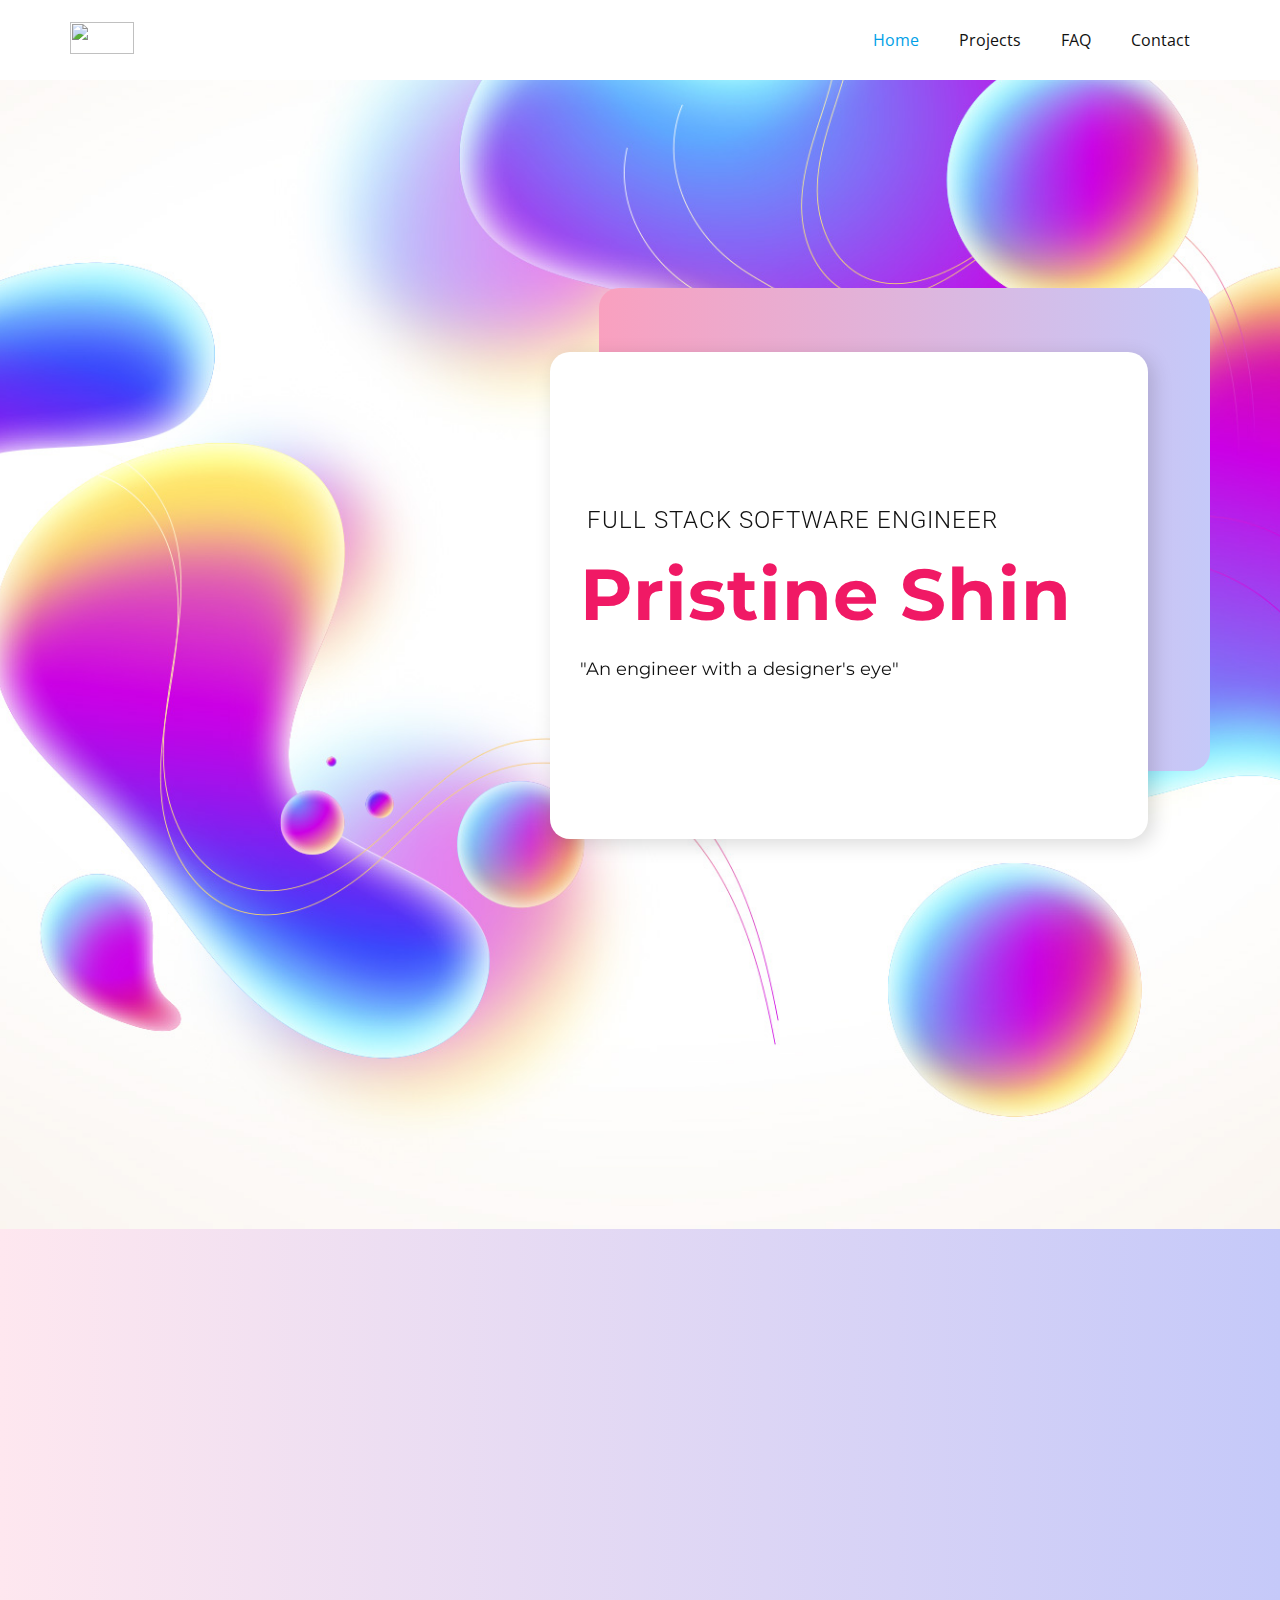
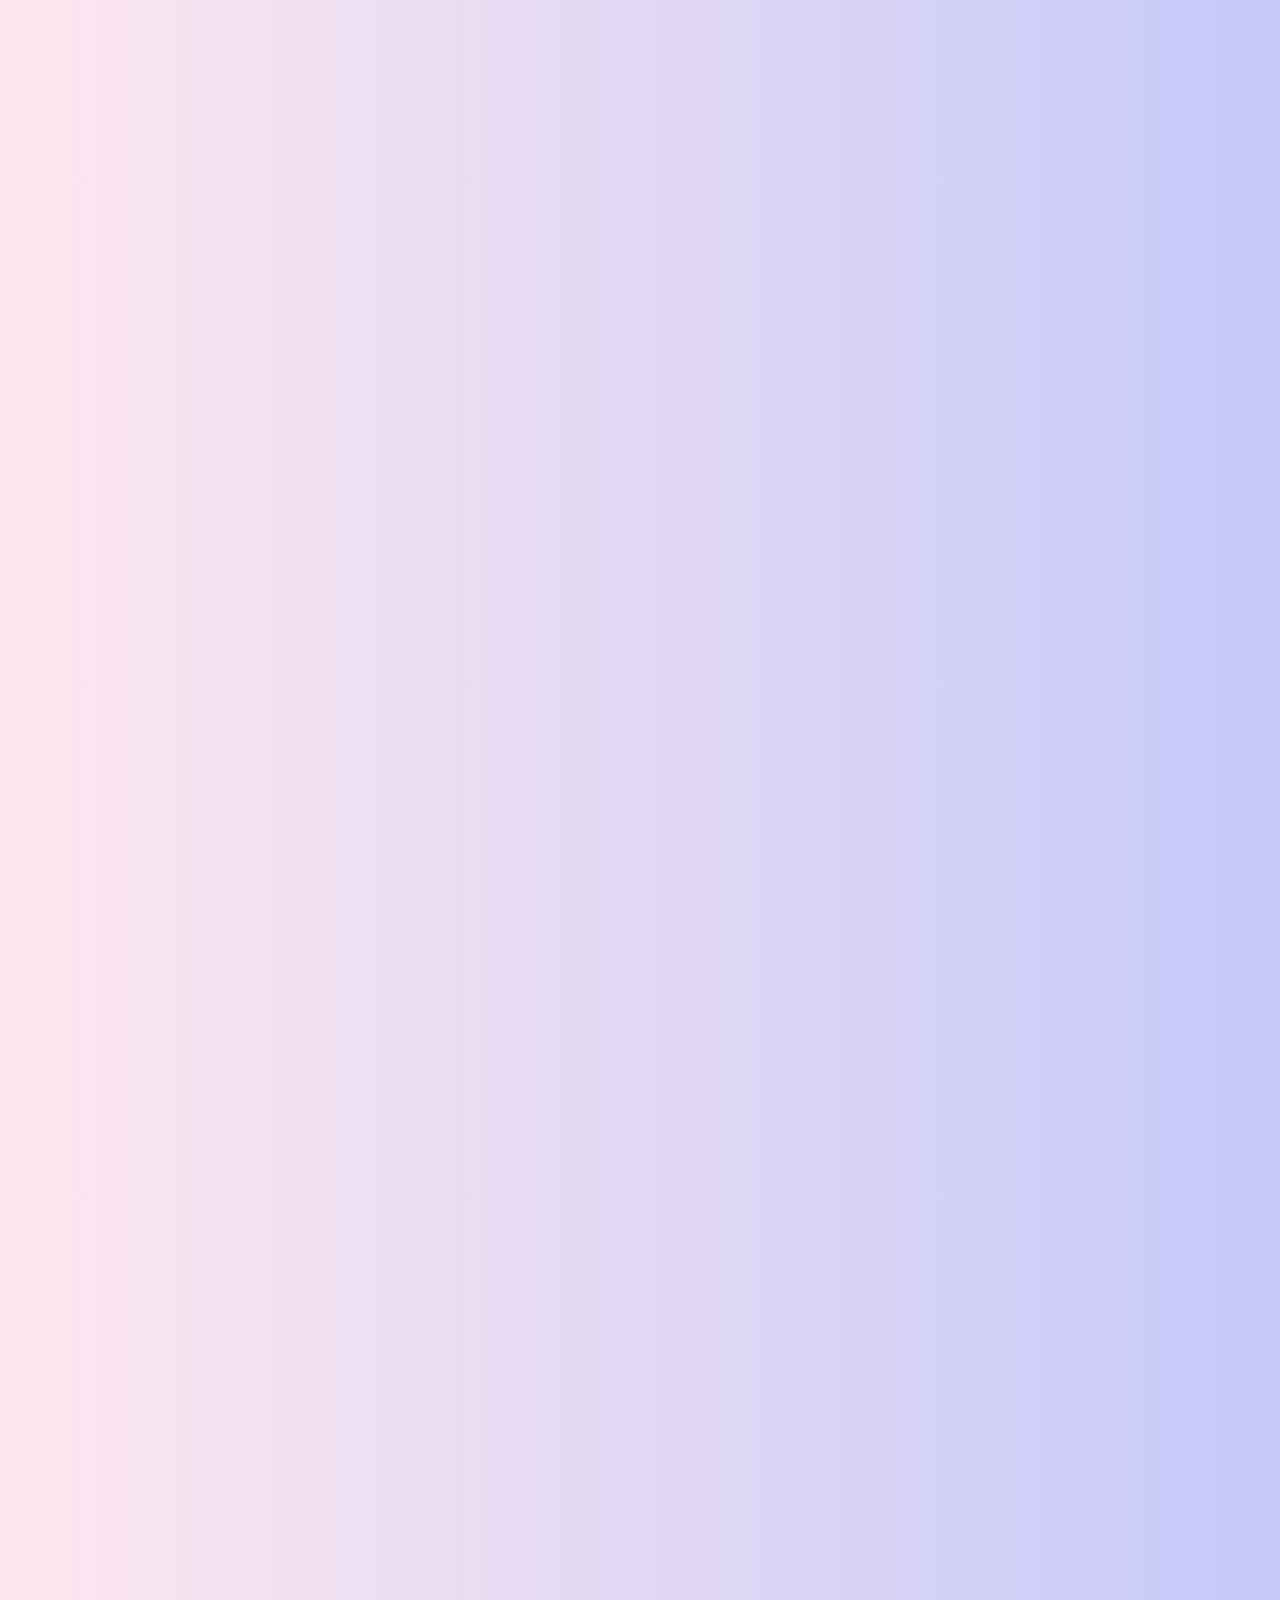
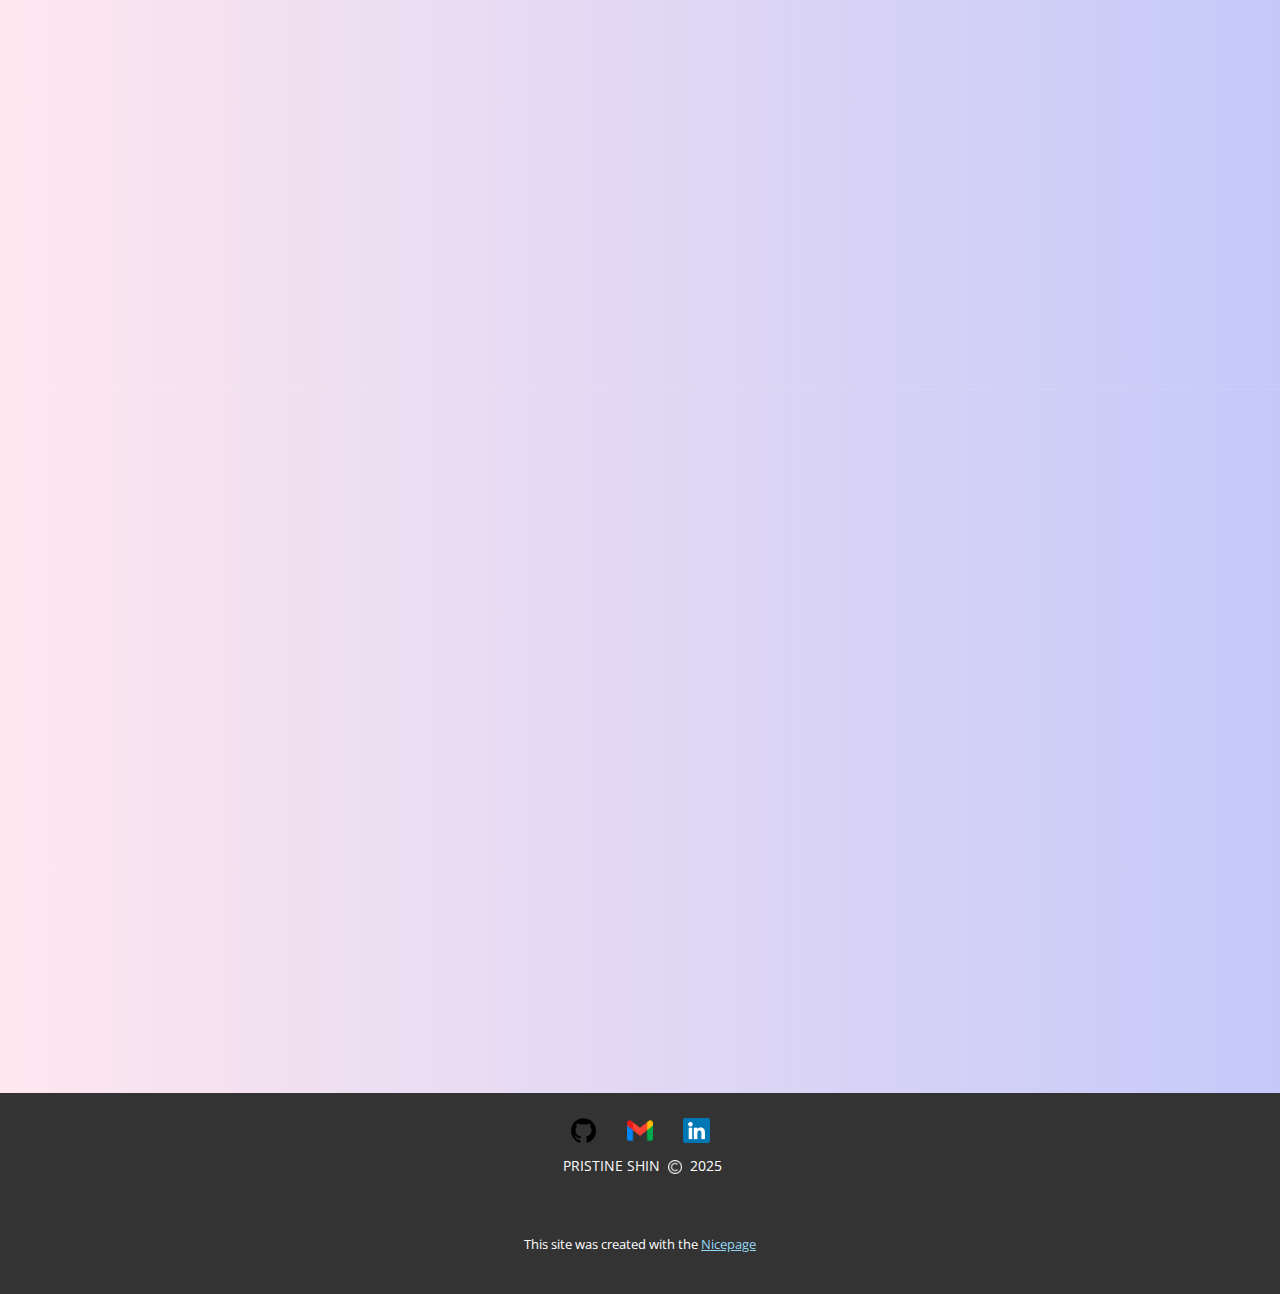
==== index.html @ e5ff1817 "Add files via upload" ====
<!DOCTYPE html>
<html style="font-size: 16px;" lang="en"><head>
    <meta name="viewport" content="width=device-width, initial-scale=1.0">
    <meta charset="utf-8">
    <meta name="keywords" content="Design StudioPortfolio, What We Do, Our Portfolio, ​We turn your design into a live Nicepage project.">
    <meta name="description" content="">
    <title>Home</title>
    <link rel="stylesheet" href="nicepage.css" media="screen">
<link rel="stylesheet" href="index.css" media="screen">
    <script class="u-script" type="text/javascript" src="jquery-1.9.1.min.js" defer=""></script>
    <script class="u-script" type="text/javascript" src="nicepage.js" defer=""></script>
    <meta name="generator" content="Nicepage 7.2.6, nicepage.com">
    <meta name="referrer" content="origin">
    
    
    
    
    
    
    <link id="u-theme-google-font" rel="stylesheet" href="https://fonts.googleapis.com/css?family=Roboto:100,100i,300,300i,400,400i,500,500i,700,700i,900,900i|Open+Sans:300,300i,400,400i,500,500i,600,600i,700,700i,800,800i">
    <link id="u-page-google-font" rel="stylesheet" href="https://fonts.googleapis.com/css?family=Montserrat:100,100i,200,200i,300,300i,400,400i,500,500i,600,600i,700,700i,800,800i,900,900i|Montserrat:100,100i,200,200i,300,300i,400,400i,500,500i,600,600i,700,700i,800,800i,900,900i">
    <script type="application/ld+json">{
		"@context": "http://schema.org",
		"@type": "Organization",
		"name": "Site2",
		"url": "/",
		"logo": "#"
}</script>
    <meta name="theme-color" content="#029fe7">
    <meta property="og:title" content="Home">
    <meta property="og:type" content="website">
    <link rel="canonical" href="/">
  <meta data-intl-tel-input-cdn-path="intlTelInput/"></head>
  <body data-home-page="https://site2-8855.nicepage.io/Home.html?version=bfcd4915-4b91-c3c1-8f13-a4ff771e932d" data-home-page-title="Home" data-path-to-root="./" data-include-products="false" class="u-body u-xl-mode" data-lang="en"><header class="u-clearfix u-header u-header" id="sec-cdd1"><div class="u-clearfix u-sheet u-valign-middle u-sheet-1">
        <a href="#" class="u-image u-logo u-image-1">
          <img src="#" class="u-logo-image u-logo-image-1">
        </a>
        <nav class="u-menu u-menu-one-level u-offcanvas u-menu-1">
          <div class="menu-collapse" style="font-size: 1rem; letter-spacing: 0px;">
            <a class="u-button-style u-custom-left-right-menu-spacing u-custom-padding-bottom u-custom-top-bottom-menu-spacing u-hamburger-link u-nav-link u-text-active-palette-1-base u-text-hover-palette-2-base" href="#">
              <svg class="u-svg-link" viewBox="0 0 24 24"><use xlink:href="#menu-hamburger"></use></svg>
              <svg class="u-svg-content" version="1.1" id="menu-hamburger" viewBox="0 0 16 16" x="0px" y="0px" xmlns:xlink="http://www.w3.org/1999/xlink" xmlns="http://www.w3.org/2000/svg"><g><rect y="1" width="16" height="2"></rect><rect y="7" width="16" height="2"></rect><rect y="13" width="16" height="2"></rect>
</g></svg>
            </a>
          </div>
          <div class="u-custom-menu u-nav-container">
            <ul class="u-nav u-unstyled u-nav-1"><li class="u-nav-item"><a class="u-button-style u-nav-link u-text-active-palette-1-base u-text-hover-palette-2-base" href="./" style="padding: 10px 20px;">Home</a>
</li><li class="u-nav-item"><a class="u-button-style u-nav-link u-text-active-palette-1-base u-text-hover-palette-2-base" href="./#carousel_478a" data-page-id="27212211" style="padding: 10px 20px;">Projects</a>
</li><li class="u-nav-item"><a class="u-button-style u-nav-link u-text-active-palette-1-base u-text-hover-palette-2-base" href="FAQ.html" style="padding: 10px 20px;">FAQ</a>
</li><li class="u-nav-item"><a class="u-button-style u-nav-link u-text-active-palette-1-base u-text-hover-palette-2-base" href="./#sec-a6fb" data-page-id="27212211" style="padding: 10px 20px;">Contact</a>
</li></ul>
          </div>
          <div class="u-custom-menu u-nav-container-collapse">
            <div class="u-black u-container-style u-inner-container-layout u-opacity u-opacity-95 u-sidenav">
              <div class="u-inner-container-layout u-sidenav-overflow">
                <div class="u-menu-close"></div>
                <ul class="u-align-center u-nav u-popupmenu-items u-unstyled u-nav-2"><li class="u-nav-item"><a class="u-button-style u-nav-link" href="./">Home</a>
</li><li class="u-nav-item"><a class="u-button-style u-nav-link" href="./#carousel_478a" data-page-id="27212211">Projects</a>
</li><li class="u-nav-item"><a class="u-button-style u-nav-link" href="FAQ.html">FAQ</a>
</li><li class="u-nav-item"><a class="u-button-style u-nav-link" href="./#sec-a6fb" data-page-id="27212211">Contact</a>
</li></ul>
              </div>
            </div>
            <div class="u-black u-menu-overlay u-opacity u-opacity-70"></div>
          </div>
        </nav>
      </div></header> 
    <section class="u-clearfix u-image u-section-1" id="carousel_0005" data-image-width="1980" data-image-height="1200">
      <div class="u-clearfix u-sheet u-valign-middle-sm u-valign-middle-xs u-sheet-1">
        <div class="u-expanded-width-xs u-gradient u-radius-20 u-shape u-shape-round u-shape-1" data-animation-name="customAnimationIn" data-animation-duration="1500"></div>
        <div class="custom-expanded u-align-center u-container-align-center u-container-align-left u-container-style u-group u-radius-20 u-shape-round u-white u-group-1" data-animation-name="customAnimationIn" data-animation-duration="1500" data-animation-delay="500">
          <div class="u-container-layout u-valign-middle u-container-layout-1">
            <h4 class="u-align-left u-text u-text-default u-text-1">&nbsp;Full stack software engineer</h4>
            <h1 class="u-align-left u-text u-text-palette-2-base u-text-2">Pristine Shin</h1>
            <p class="u-align-left u-custom-font u-font-montserrat u-text u-text-default u-text-3">"An engineer with a designer's eye" </p>
          </div>
        </div>
      </div>
    </section>
    <section class="u-clearfix u-gradient u-valign-middle-lg u-valign-middle-sm u-valign-middle-xl u-valign-middle-xs u-section-2" id="carousel_387d" data-animation-name="" data-animation-duration="0" data-animation-delay="0" data-animation-direction="">
      <div class="u-clearfix u-sheet u-sheet-1">
        <h2 class="u-align-center u-text u-text-default u-text-palette-2-base u-text-1" data-animation-name="customAnimationIn" data-animation-duration="1500" data-animation-delay="0">What I Do</h2>
        <p class="u-align-center u-text u-text-2" data-animation-name="customAnimationIn" data-animation-duration="1500" data-animation-delay="250"> Hi! I'm Pristine. I am a software engineer with a proven ability to communicate complex concepts and lead teams effectively. Leveraging 10+ years in math education and mentorship, I bring strong problem-solving, adaptability, and collaboration skills to full-stack development. I am experienced in a wide range of skills, including:</p>
        <div class="u-expanded-width u-list u-list-1">
          <div class="u-repeater u-repeater-1">
            <div class="u-container-align-center-xs u-container-style u-list-item u-repeater-item u-shape-rectangle u-list-item-1" data-href="#" data-animation-name="customAnimationIn" data-animation-duration="1500">
              <div class="u-container-layout u-similar-container u-valign-middle-md u-valign-middle-xs u-container-layout-1">
                <h6 class="u-align-center u-text u-text-3">
                  <span class="u-file-icon u-icon u-icon-1" data-animation-name="" data-animation-duration="0" data-animation-delay="0" data-animation-direction="">
                    <img src="images/js-13.png" alt="">
                  </span>&nbsp;​JavaScript
                </h6>
              </div>
            </div>
            <div class="u-container-align-center-xs u-container-style u-list-item u-repeater-item u-shape-rectangle u-list-item-2" data-href="#" data-animation-direction="Up" data-animation-name="customAnimationIn" data-animation-duration="1500" data-animation-delay="250">
              <div class="u-container-layout u-similar-container u-valign-top u-container-layout-2">
                <h6 class="u-align-center u-text u-text-4">
                  <span class="u-file-icon u-icon u-icon-2" data-animation-name="" data-animation-duration="0" data-animation-delay="0" data-animation-direction="">
                    <img src="images/python-15.png" alt="">
                  </span>&nbsp;​Python
                </h6>
              </div>
            </div>
            <div class="u-container-align-center-xs u-container-align-left-lg u-container-align-left-md u-container-align-left-sm u-container-align-left-xl u-container-style u-list-item u-repeater-item u-shape-rectangle u-list-item-3" data-href="#" data-animation-direction="Up" data-animation-name="customAnimationIn" data-animation-duration="1500" data-animation-delay="500">
              <div class="u-container-layout u-similar-container u-valign-top u-container-layout-3">
                <h6 class="u-align-center u-text u-text-5">
                  <span class="u-file-icon u-icon u-text-black u-icon-3" data-animation-name="" data-animation-duration="0" data-animation-delay="0" data-animation-direction="">
                    <img src="images/Flask-bd6dea0e.png" alt="">
                  </span>Flask<br>
                </h6>
              </div>
            </div>
            <div class="u-container-align-center-xs u-container-style u-list-item u-repeater-item u-shape-rectangle u-list-item-4" data-href="#" data-animation-direction="Up" data-animation-name="customAnimationIn" data-animation-duration="1500" data-animation-delay="750">
              <div class="u-container-layout u-similar-container u-valign-top u-container-layout-4">
                <h6 class="u-align-center u-text u-text-6">
                  <span class="u-file-icon u-icon u-icon-4" data-animation-name="" data-animation-duration="0" data-animation-delay="0" data-animation-direction="">
                    <img src="images/React-11.png" alt="">
                  </span>&nbsp;React
                </h6>
              </div>
            </div>
            <div class="u-container-align-center-xs u-container-style u-list-item u-repeater-item u-shape-rectangle u-list-item-5" data-href="#" data-animation-direction="Up" data-animation-name="customAnimationIn" data-animation-duration="1500" data-animation-delay="750">
              <div class="u-container-layout u-similar-container u-valign-middle-md u-valign-middle-xs u-container-layout-5">
                <h6 class="u-align-center u-text u-text-7">
                  <span class="u-file-icon u-icon u-icon-5" data-animation-name="" data-animation-duration="0" data-animation-delay="0" data-animation-direction="">
                    <img src="images/html.png" alt="">
                  </span>&nbsp;HTML
                </h6>
              </div>
            </div>
            <div class="u-container-align-center-xs u-container-align-left-lg u-container-align-left-md u-container-align-left-sm u-container-align-left-xl u-container-style u-list-item u-repeater-item u-shape-rectangle u-list-item-6" data-href="#" data-animation-direction="Up" data-animation-name="customAnimationIn" data-animation-duration="1500" data-animation-delay="750">
              <div class="u-container-layout u-similar-container u-valign-top u-container-layout-6">
                <h6 class="u-align-center u-text u-text-8">
                  <span class="u-file-icon u-icon u-icon-6" data-animation-name="" data-animation-duration="0" data-animation-delay="0" data-animation-direction="">
                    <img src="images/text-18.png" alt="">
                  </span>&nbsp;CSS
                </h6>
              </div>
            </div>
            <div class="u-container-align-center-xs u-container-align-left-lg u-container-align-left-md u-container-align-left-sm u-container-align-left-xl u-container-style u-list-item u-repeater-item u-shape-rectangle u-list-item-7" data-href="#" data-animation-direction="Up" data-animation-name="customAnimationIn" data-animation-duration="1500" data-animation-delay="1000">
              <div class="u-container-layout u-similar-container u-valign-top u-container-layout-7">
                <h6 class="u-align-center u-text u-text-9">
                  <span class="u-file-icon u-icon u-icon-7" data-animation-name="" data-animation-duration="0" data-animation-delay="0" data-animation-direction="">
                    <img src="images/Redux-24.png" alt="">
                  </span>&nbsp;​Redux
                </h6>
              </div>
            </div>
            <div class="u-container-align-center-xs u-container-align-left-lg u-container-align-left-md u-container-align-left-sm u-container-align-left-xl u-container-style u-list-item u-repeater-item u-shape-rectangle u-list-item-8" data-href="#" data-animation-direction="Up" data-animation-name="customAnimationIn" data-animation-duration="1500" data-animation-delay="1000">
              <div class="u-container-layout u-similar-container u-valign-top u-container-layout-8">
                <h6 class="u-align-center u-text u-text-10">
                  <span class="u-file-icon u-icon u-icon-8" data-animation-name="" data-animation-duration="0" data-animation-delay="0" data-animation-direction="">
                    <img src="images/programing.png" alt="">
                  </span>&nbsp;​Node.js
                </h6>
              </div>
            </div>
            <div class="u-container-align-center-xs u-container-align-left-lg u-container-align-left-md u-container-align-left-sm u-container-align-left-xl u-container-style u-list-item u-repeater-item u-shape-rectangle u-list-item-9" data-href="#" data-animation-direction="Up" data-animation-name="customAnimationIn" data-animation-duration="1500" data-animation-delay="1000">
              <div class="u-container-layout u-similar-container u-valign-middle-md u-valign-middle-xs u-container-layout-9">
                <h6 class="u-align-center u-text u-text-11">
                  <span class="u-file-icon u-icon u-icon-9" data-animation-name="" data-animation-duration="0" data-animation-delay="0" data-animation-direction="">
                    <img src="images/SQLAlchemy-27.png" alt="">
                  </span>SQLAlchemy
                </h6>
              </div>
            </div>
            <div class="u-container-align-center-xs u-container-align-left-lg u-container-align-left-md u-container-align-left-sm u-container-align-left-xl u-container-style u-list-item u-repeater-item u-shape-rectangle u-list-item-10" data-href="#" data-animation-direction="Up" data-animation-name="customAnimationIn" data-animation-duration="1500" data-animation-delay="1000">
              <div class="u-container-layout u-similar-container u-valign-middle-md u-valign-middle-xs u-container-layout-10">
                <h6 class="u-align-center u-text u-text-12">
                  <span class="u-file-icon u-icon u-text-black u-icon-10" data-animation-name="" data-animation-duration="0" data-animation-delay="0" data-animation-direction="">
                    <img src="images/Express-039356eb.png" alt="">
                  </span> &nbsp;​Express.js
                </h6>
              </div>
            </div>
            <div class="u-container-align-center-xs u-container-style u-list-item u-repeater-item u-shape-rectangle u-list-item-11" data-href="#" data-animation-direction="Up" data-animation-name="customAnimationIn" data-animation-duration="1500" data-animation-delay="1000">
              <div class="u-container-layout u-similar-container u-valign-middle-md u-valign-middle-xs u-container-layout-11">
                <h6 class="u-align-center u-text u-text-13">
                  <span class="u-file-icon u-icon u-icon-11" data-animation-name="" data-animation-duration="0" data-animation-delay="0" data-animation-direction="">
                    <img src="images/PostgresSQL-29.png" alt="">
                  </span>&nbsp;PostgresSQL
                </h6>
              </div>
            </div>
            <div class="u-container-align-center-xs u-container-align-left-lg u-container-align-left-md u-container-align-left-sm u-container-align-left-xl u-container-style u-list-item u-repeater-item u-shape-rectangle u-list-item-12" data-href="#" data-animation-direction="Up" data-animation-name="customAnimationIn" data-animation-duration="1500" data-animation-delay="1000">
              <div class="u-container-layout u-similar-container u-valign-middle-md u-valign-middle-xs u-container-layout-12">
                <h6 class="u-align-center u-text u-text-14">
                  <span class="u-file-icon u-icon u-icon-12" data-animation-name="" data-animation-duration="0" data-animation-delay="0" data-animation-direction="">
                    <img src="images/SQLite-30.png" alt="">
                  </span>SQLITE
                </h6>
              </div>
            </div>
          </div>
        </div>
      </div>
    </section>
    <section class="u-clearfix u-gradient u-section-3" id="carousel_478a">
      <div class="u-clearfix u-sheet u-sheet-1">
        <h2 class="u-custom-font u-font-montserrat u-text u-text-default u-text-palette-2-base u-text-1" data-animation-name="customAnimationIn" data-animation-duration="1500" data-animation-delay="0">Projects</h2>
        <div class="data-layout-selected u-clearfix u-expanded-width u-gutter-0 u-layout-wrap u-layout-wrap-1">
          <div class="u-layout" style="">
            <div class="u-layout-row" style="">
              <div class="u-container-style u-layout-cell u-size-24 u-layout-cell-1">
                <div class="u-container-layout u-container-layout-1">
                  <img class="u-expanded-width-xs u-image u-image-contain u-image-default u-image-1" src="images/ScreenShot2025-01-14at11.42.04AM.png" alt="" data-image-width="1440" data-image-height="778" data-animation-name="customAnimationIn" data-animation-duration="2000" data-animation-delay="0">
                  <h5 class="u-custom-font u-font-montserrat u-text u-text-palette-2-base u-text-2" data-animation-name="customAnimationIn" data-animation-duration="1500" data-animation-delay="0">BopStop</h5>
                  <p class="u-custom-font u-font-montserrat u-text u-text-3" data-animation-name="customAnimationIn" data-animation-duration="1500" data-animation-delay="0"> A&nbsp;full-stack Bandcamp clone where users can upload and share music products. ​Developed using React, Flask, PostgreSQL, AWS S3 and SQLAlchemy.</p>
                  <p class="u-custom-font u-font-montserrat u-text u-text-palette-2-base u-text-4" data-animation-name="customAnimationIn" data-animation-duration="1500" data-animation-delay="0">
                    <a href="https://github.com/pristine-shin/FlashDrop" target="_blank" class="u-active-none u-border-none u-btn u-button-style u-hover-none u-none u-text-palette-1-base u-btn-1">Github</a>&nbsp; &nbsp; &nbsp; &nbsp; &nbsp; &nbsp; &nbsp; &nbsp; &nbsp; &nbsp; &nbsp; &nbsp; &nbsp; &nbsp; <a href="https://flashdrop.onrender.com/" target="_blank" class="u-active-none u-border-none u-btn u-button-style u-hover-none u-none u-text-palette-1-base u-btn-2">Live</a>
                  </p>
                  <img class="u-expanded-width-xs u-image u-image-contain u-image-default u-image-2" src="images/ScreenShot2025-01-14at12.58.27PM.png" alt="" data-image-width="1439" data-image-height="768" data-animation-name="customAnimationIn" data-animation-duration="2000" data-animation-delay="0">
                  <h5 class="u-custom-font u-font-montserrat u-text u-text-palette-2-base u-text-5" data-animation-name="customAnimationIn" data-animation-duration="1500" data-animation-delay="0">PrisBnB</h5>
                  <p class="u-custom-font u-font-montserrat u-text u-text-6" data-animation-name="customAnimationIn" data-animation-duration="1500" data-animation-delay="0"> A full-stack Airbnb clone that users can create, update, and delete property listings, as well as create, update, and delete reviews for places they have stayed. Developed with React, Redux, Express, and SQLite.</p>
                  <p class="u-custom-font u-font-montserrat u-text u-text-7" data-animation-name="customAnimationIn" data-animation-duration="1500" data-animation-delay="0">
                    <a href="https://github.com/pristine-shin/prisBnB-project-Mod-4" target="_blank" class="u-active-none u-border-none u-btn u-button-style u-hover-none u-none u-text-palette-1-base u-btn-3">Github</a>&nbsp; &nbsp; &nbsp; &nbsp; &nbsp; &nbsp; &nbsp; &nbsp; &nbsp; &nbsp; &nbsp; &nbsp; &nbsp; &nbsp; <a href="https://prisbnb-project.onrender.com/" target="_blank" class="u-active-none u-border-none u-btn u-button-style u-hover-none u-none u-text-palette-1-base u-btn-4">Live</a>
                  </p>
                </div>
              </div>
              <div class="u-align-right u-container-align-right u-container-align-right-xl u-container-style u-layout-cell u-size-36 u-layout-cell-2">
                <div class="u-container-layout u-valign-middle-xs u-valign-top-sm u-container-layout-2">
                  <h5 class="u-custom-font u-font-montserrat u-text u-text-palette-2-base u-text-8" data-animation-name="customAnimationIn" data-animation-duration="1500" data-animation-delay="0"> FlashDrop</h5>
                  <p class="u-custom-font u-font-montserrat u-text u-text-9" data-animation-name="customAnimationIn" data-animation-duration="1500" data-animation-delay="0"> A full-stack social media platform for tattoo artists and clients. It enables artists to showcase portfolios and connect with clients, offering a distraction-free space to explore tattoo inspiration.&nbsp;​Developed using React, Flask, PostgreSQL, AWS S3 and SQLAlchemy.</p>
                  <p class="u-custom-font u-font-montserrat u-text u-text-10" data-animation-name="customAnimationIn" data-animation-duration="1500" data-animation-delay="0">
                    <a href="https://github.com/Savsou/BopStop" target="_blank" class="u-active-none u-border-none u-btn u-button-style u-hover-none u-none u-text-palette-1-base u-btn-5"> Github</a>&nbsp; &nbsp; &nbsp; &nbsp; &nbsp; &nbsp; &nbsp; &nbsp; &nbsp; &nbsp; &nbsp; &nbsp; &nbsp; &nbsp; <a href="https://bopstop.onrender.com/" target="_blank" class="u-active-none u-border-none u-btn u-button-style u-hover-none u-none u-text-palette-1-base u-btn-6">Live</a>
                  </p>
                  <img class="u-expanded-width-xl u-expanded-width-xs u-image u-image-contain u-image-default u-image-3" src="images/ScreenShot2025-01-14at11.41.51AM.png" alt="" data-image-width="1440" data-image-height="778" data-animation-name="fadeIn" data-animation-duration="2000" data-animation-delay="0">
                </div>
              </div>
            </div>
          </div>
        </div>
      </div>
    </section>
    <section class="u-align-center u-clearfix u-container-align-center u-gradient u-section-4" id="sec-a6fb">
      <div class="u-clearfix u-sheet u-sheet-1">
        <div class="data-layout-selected u-clearfix u-expanded-width u-layout-wrap u-layout-wrap-1">
          <div class="u-layout">
            <div class="u-layout-row">
              <div class="u-container-align-left u-container-style u-layout-cell u-size-30 u-layout-cell-1" data-animation-name="customAnimationIn" data-animation-duration="1500" data-animation-delay="500">
                <div class="u-container-layout u-valign-middle u-container-layout-1">
                  <h2 class="u-align-left u-text u-text-palette-2-base u-text-1">Let's work together.</h2>
                  <p class="u-align-left u-text u-text-2"> Have a question or want to work together? Leave your details and I'll get back to you as soon as possible.</p>
                </div>
              </div>
              <div class="u-container-align-center u-container-style u-layout-cell u-size-30 u-layout-cell-2" data-animation-name="customAnimationIn" data-animation-duration="1500" data-animation-delay="500">
                <div class="u-container-layout u-container-layout-2">
                  <div class="u-align-center u-container-align-center u-container-align-left-xl u-container-style u-expanded-width u-group u-radius u-shape-round u-white u-group-1">
                    <div class="u-container-layout u-valign-middle-lg u-valign-middle-xl u-container-layout-3">
                      <h4 class="u-align-left u-text u-text-3">Contact&nbsp;</h4>
                      <div class="u-expanded-width-md u-expanded-width-sm u-expanded-width-xs u-form u-form-1">
                        <form action="https://forms.nicepagesrv.com/v2/form/process" class="u-clearfix u-form-spacing-15 u-form-vertical u-inner-form" source="email" name="form" style="padding: 0px;">
                          <div class="u-form-group u-form-name">
                            <label for="name-4c18" class="u-label">Name</label>
                            <input type="text" placeholder="Enter your Name" id="name-4c18" name="name" class="u-border-2 u-border-grey-5 u-grey-5 u-input u-input-rectangle u-radius-10" required="">
                          </div>
                          <div class="u-form-email u-form-group">
                            <label for="email-4c18" class="u-label">Email</label>
                            <input type="email" placeholder="Enter a valid email address" id="email-4c18" name="email" class="u-border-2 u-border-grey-5 u-grey-5 u-input u-input-rectangle u-radius-10" required="">
                          </div>
                          <div class="u-form-group u-form-message">
                            <label for="message-4c18" class="u-label">Message</label>
                            <textarea rows="4" cols="50" id="message-4c18" name="message" class="u-border-2 u-border-grey-5 u-grey-5 u-input u-input-rectangle u-radius-10" required=""></textarea>
                          </div>
                          <div class="u-align-right u-form-group u-form-submit">
                            <a href="#" class="u-active-palette-2-base u-border-5 u-border-active-palette-2-base u-border-hover-palette-2-base u-border-palette-4-base u-btn u-btn-round u-btn-submit u-button-style u-hover-palette-2-base u-palette-4-base u-radius-10 u-text-active-white u-text-hover-white u-btn-1">Submit</a>
                            <input type="submit" value="submit" class="u-form-control-hidden">
                          </div>
                          <div class="u-form-send-message u-form-send-success"> Thank you! Your message has been sent. </div>
                          <div class="u-form-send-error u-form-send-message"> Unable to send your message. Please fix errors then try again. </div>
                          <input type="hidden" value="" name="recaptchaResponse">
                          <input type="hidden" name="formServices" value="8feb1fb8-93d0-7561-0b78-75e4fb4abf8c">
                        </form>
                      </div>
                    </div>
                  </div>
                </div>
              </div>
            </div>
          </div>
        </div>
      </div>
    </section>
    
    
    
    <footer class="u-align-center u-clearfix u-container-align-center u-footer u-grey-80 u-footer" id="sec-d5a6"><div class="u-clearfix u-sheet u-sheet-1">
        <div class="u-gallery u-layout-grid u-lightbox u-no-transition u-show-text-none u-gallery-1">
          <div class="u-gallery-inner u-gallery-inner-1">
            <div class="u-effect-hover-zoom u-gallery-item u-shape-rectangle" data-animation-name="" data-animation-duration="0" data-animation-delay="0" data-animation-direction="" data-href="https://github.com/pristine-shin" data-target="_blank">
              <div class="u-back-slide">
                <img class="u-back-image u-expanded u-image-contain" src="images/github-logo.png" data-image-width="512" data-image-height="512">
              </div>
              <div class="u-over-slide u-shading u-over-slide-1"></div>
            </div>
            <div class="u-effect-hover-zoom u-gallery-item u-shape-rectangle" data-animation-name="" data-animation-duration="0" data-animation-delay="0" data-animation-direction="" data-href="mailto:shin.pristine@gmail.com" data-target="_blank">
              <div class="u-back-slide">
                <img class="u-back-image u-expanded" src="images/gmail.png" data-image-width="512" data-image-height="512">
              </div>
              <div class="u-over-slide u-shading u-over-slide-2"></div>
            </div>
            <div class="u-effect-hover-zoom u-gallery-item u-shape-rectangle" data-animation-name="" data-animation-duration="0" data-animation-delay="0" data-animation-direction="" data-href="https://www.linkedin.com/in/pristine-shin/" data-target="_blank">
              <div class="u-back-slide">
                <img class="u-back-image u-expanded" src="images/linkedin-logo.png" data-image-width="512" data-image-height="512">
              </div>
              <div class="u-over-slide u-shading u-over-slide-3"></div>
            </div>
          </div>
        </div>
        <p class="u-small-text u-text u-text-variant u-text-1"> &nbsp;PRISTINE SHIN&nbsp;<span class="u-file-icon u-icon u-text-white">
            <img src="images/1294391-c0ba6b8b.png" alt="">
          </span>&nbsp;2025
        </p>
      </div></footer>
    <section class="u-backlink u-clearfix u-grey-80">
      <p class="u-text">
        <span>This site was created with the </span>
        <a class="u-link" href="https://nicepage.com/" target="_blank" rel="nofollow">
          <span>Nicepage</span>
        </a>
      </p>
    </section>
  
</body></html>
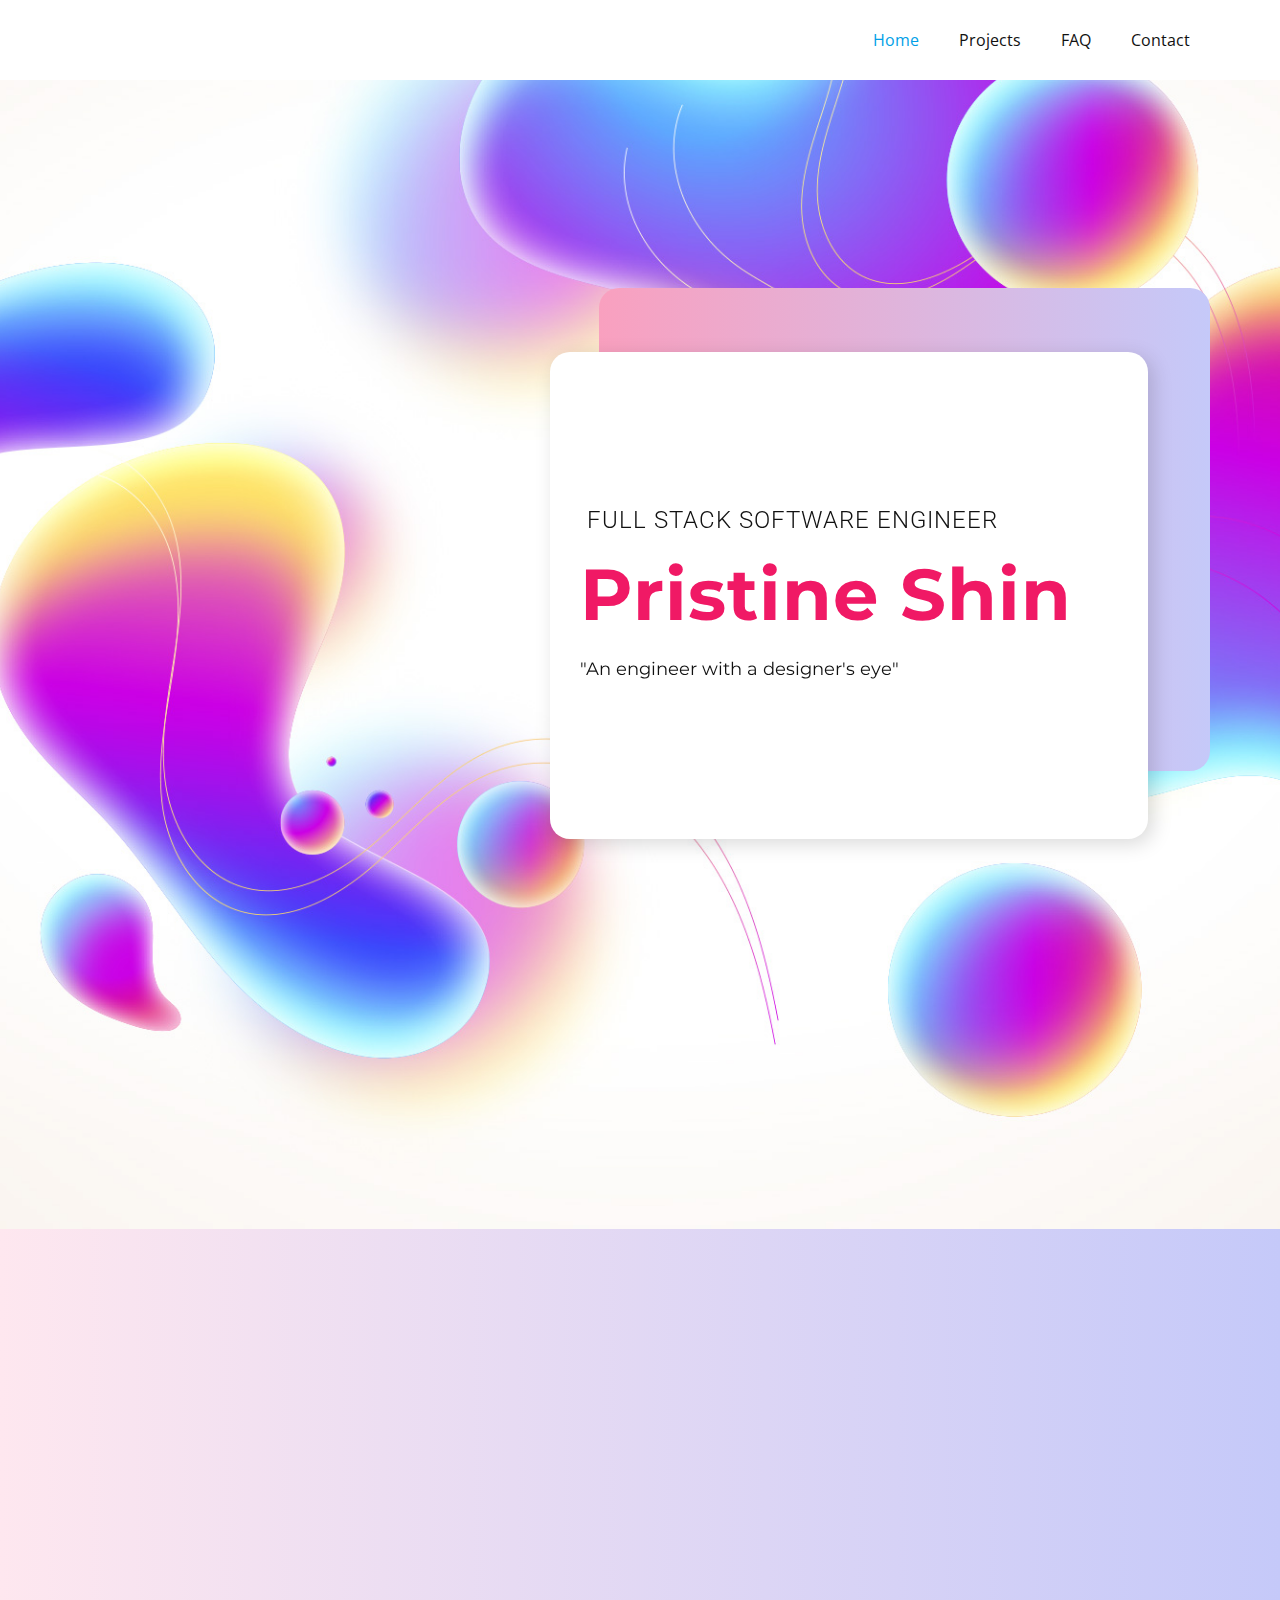
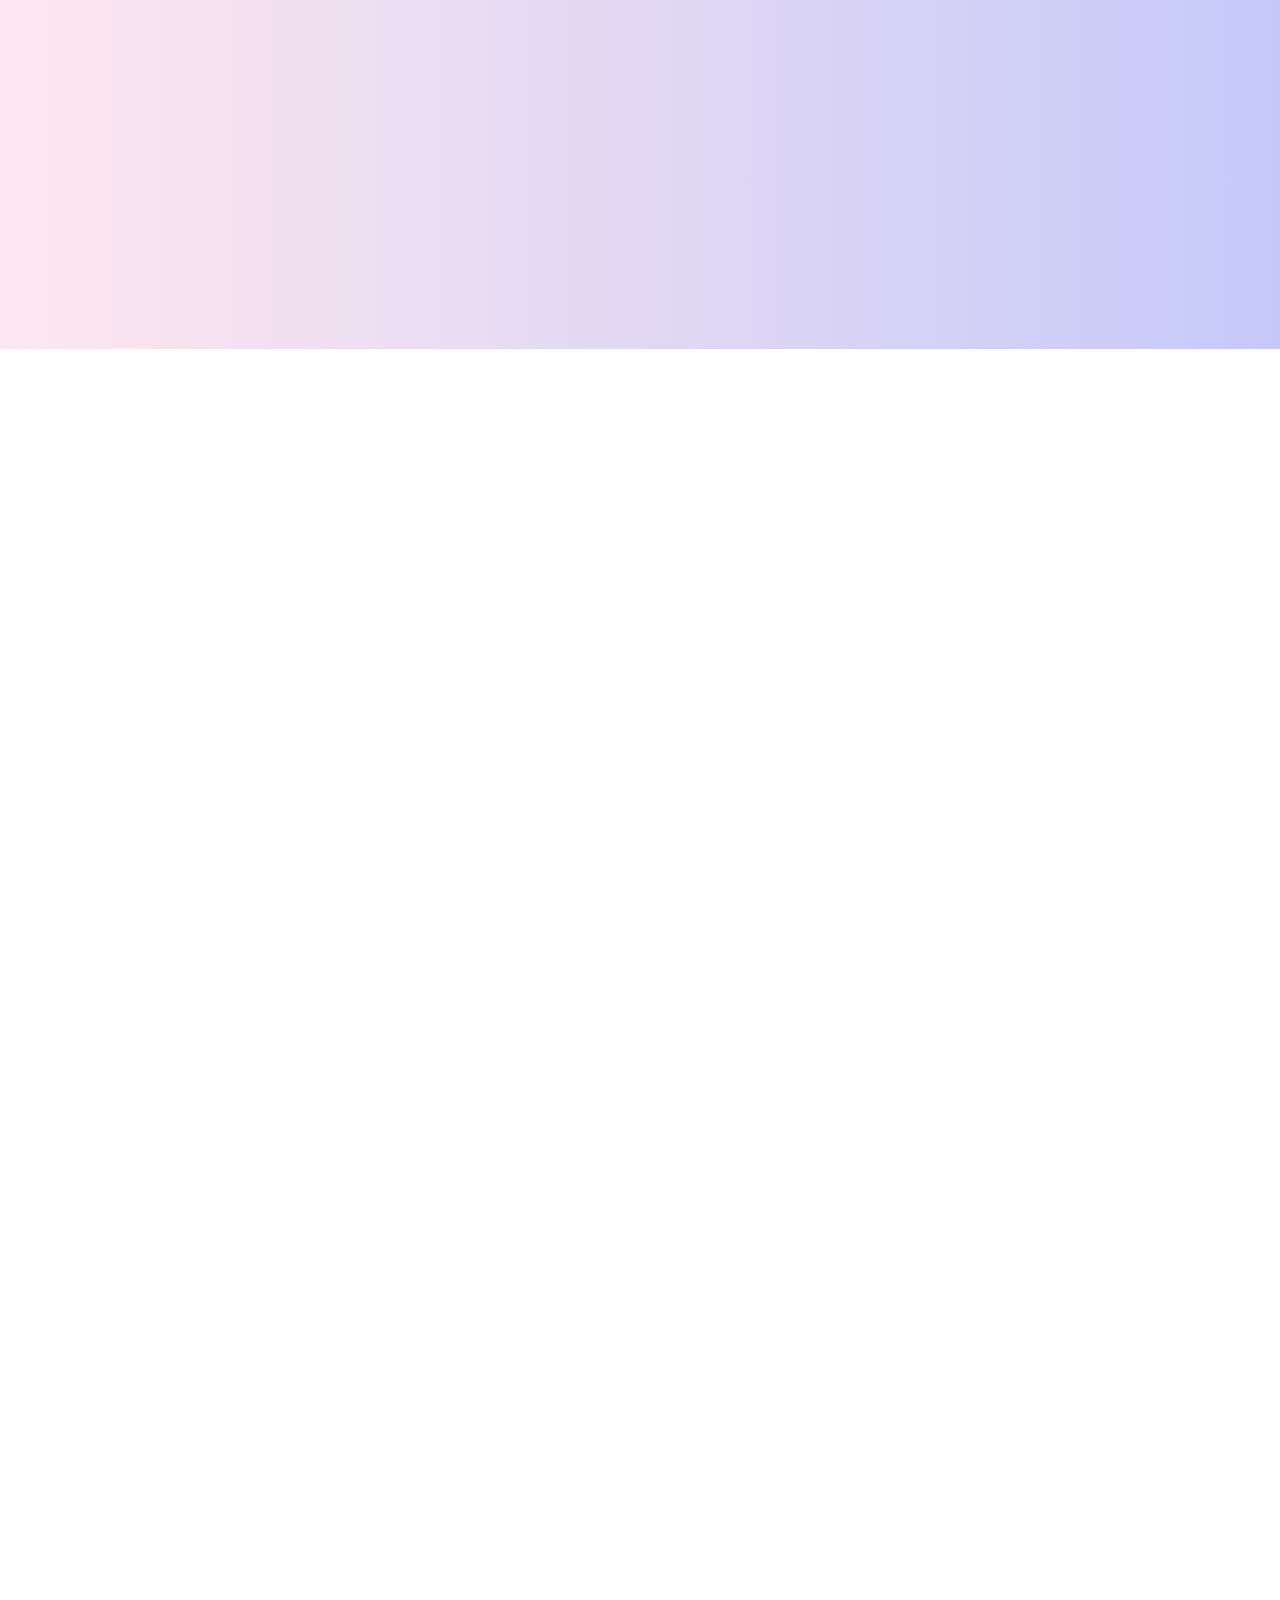
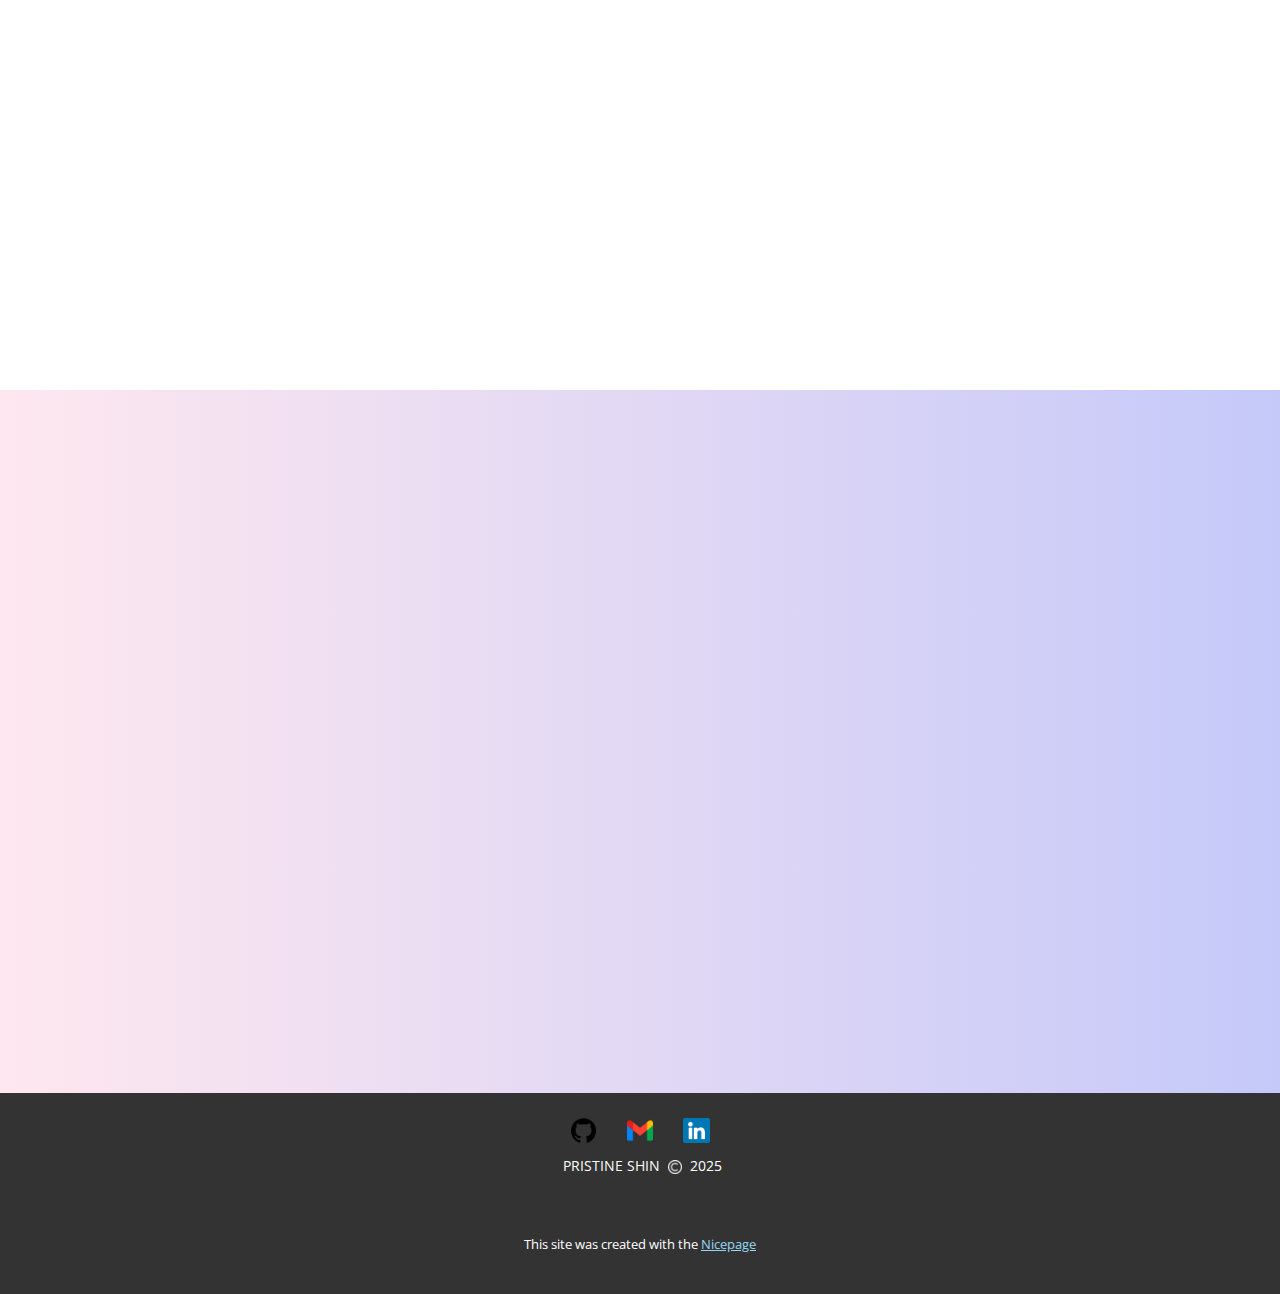
==== commit cc7572cc: "Add files via upload" ====
--- a/index.html
+++ b/index.html
@@ -23,18 +23,14 @@
 		"@context": "http://schema.org",
 		"@type": "Organization",
 		"name": "Site2",
-		"url": "/",
-		"logo": "#"
+		"url": "/"
 }</script>
     <meta name="theme-color" content="#029fe7">
     <meta property="og:title" content="Home">
     <meta property="og:type" content="website">
     <link rel="canonical" href="/">
   <meta data-intl-tel-input-cdn-path="intlTelInput/"></head>
-  <body data-home-page="https://site2-8855.nicepage.io/Home.html?version=bfcd4915-4b91-c3c1-8f13-a4ff771e932d" data-home-page-title="Home" data-path-to-root="./" data-include-products="false" class="u-body u-xl-mode" data-lang="en"><header class="u-clearfix u-header u-header" id="sec-cdd1"><div class="u-clearfix u-sheet u-valign-middle u-sheet-1">
-        <a href="#" class="u-image u-logo u-image-1">
-          <img src="#" class="u-logo-image u-logo-image-1">
-        </a>
+  <body data-home-page="https://site2-8855.nicepage.io/Home.html?version=bfcd4915-4b91-c3c1-8f13-a4ff771e932d" data-home-page-title="Home" data-path-to-root="./" data-include-products="false" class="u-body u-xl-mode" data-lang="en"><header class="u-clearfix u-header u-header" id="sec-cdd1"><div class="u-clearfix u-sheet u-sheet-1">
         <nav class="u-menu u-menu-one-level u-offcanvas u-menu-1">
           <div class="menu-collapse" style="font-size: 1rem; letter-spacing: 0px;">
             <a class="u-button-style u-custom-left-right-menu-spacing u-custom-padding-bottom u-custom-top-bottom-menu-spacing u-hamburger-link u-nav-link u-text-active-palette-1-base u-text-hover-palette-2-base" href="#">
@@ -87,7 +83,7 @@
               <div class="u-container-layout u-similar-container u-valign-middle-md u-valign-middle-xs u-container-layout-1">
                 <h6 class="u-align-center u-text u-text-3">
                   <span class="u-file-icon u-icon u-icon-1" data-animation-name="" data-animation-duration="0" data-animation-delay="0" data-animation-direction="">
-                    <img src="images/js-13.png" alt="">
+                    <img src="images/js-10.png" alt="">
                   </span>&nbsp;​JavaScript
                 </h6>
               </div>
@@ -96,7 +92,7 @@
               <div class="u-container-layout u-similar-container u-valign-top u-container-layout-2">
                 <h6 class="u-align-center u-text u-text-4">
                   <span class="u-file-icon u-icon u-icon-2" data-animation-name="" data-animation-duration="0" data-animation-delay="0" data-animation-direction="">
-                    <img src="images/python-15.png" alt="">
+                    <img src="images/python.png" alt="">
                   </span>&nbsp;​Python
                 </h6>
               </div>
@@ -114,7 +110,7 @@
               <div class="u-container-layout u-similar-container u-valign-top u-container-layout-4">
                 <h6 class="u-align-center u-text u-text-6">
                   <span class="u-file-icon u-icon u-icon-4" data-animation-name="" data-animation-duration="0" data-animation-delay="0" data-animation-direction="">
-                    <img src="images/React-11.png" alt="">
+                    <img src="images/React-15.png" alt="">
                   </span>&nbsp;React
                 </h6>
               </div>
@@ -123,7 +119,7 @@
               <div class="u-container-layout u-similar-container u-valign-middle-md u-valign-middle-xs u-container-layout-5">
                 <h6 class="u-align-center u-text u-text-7">
                   <span class="u-file-icon u-icon u-icon-5" data-animation-name="" data-animation-duration="0" data-animation-delay="0" data-animation-direction="">
-                    <img src="images/html.png" alt="">
+                    <img src="images/html-17.png" alt="">
                   </span>&nbsp;HTML
                 </h6>
               </div>
@@ -132,7 +128,7 @@
               <div class="u-container-layout u-similar-container u-valign-top u-container-layout-6">
                 <h6 class="u-align-center u-text u-text-8">
                   <span class="u-file-icon u-icon u-icon-6" data-animation-name="" data-animation-duration="0" data-animation-delay="0" data-animation-direction="">
-                    <img src="images/text-18.png" alt="">
+                    <img src="images/text-19.png" alt="">
                   </span>&nbsp;CSS
                 </h6>
               </div>
@@ -141,7 +137,7 @@
               <div class="u-container-layout u-similar-container u-valign-top u-container-layout-7">
                 <h6 class="u-align-center u-text u-text-9">
                   <span class="u-file-icon u-icon u-icon-7" data-animation-name="" data-animation-duration="0" data-animation-delay="0" data-animation-direction="">
-                    <img src="images/Redux-24.png" alt="">
+                    <img src="images/Redux-21.png" alt="">
                   </span>&nbsp;​Redux
                 </h6>
               </div>
@@ -150,7 +146,7 @@
               <div class="u-container-layout u-similar-container u-valign-top u-container-layout-8">
                 <h6 class="u-align-center u-text u-text-10">
                   <span class="u-file-icon u-icon u-icon-8" data-animation-name="" data-animation-duration="0" data-animation-delay="0" data-animation-direction="">
-                    <img src="images/programing.png" alt="">
+                    <img src="images/programing-23.png" alt="">
                   </span>&nbsp;​Node.js
                 </h6>
               </div>
@@ -159,7 +155,7 @@
               <div class="u-container-layout u-similar-container u-valign-middle-md u-valign-middle-xs u-container-layout-9">
                 <h6 class="u-align-center u-text u-text-11">
                   <span class="u-file-icon u-icon u-icon-9" data-animation-name="" data-animation-duration="0" data-animation-delay="0" data-animation-direction="">
-                    <img src="images/SQLAlchemy-27.png" alt="">
+                    <img src="images/SQLAlchemy-25.png" alt="">
                   </span>SQLAlchemy
                 </h6>
               </div>
@@ -177,7 +173,7 @@
               <div class="u-container-layout u-similar-container u-valign-middle-md u-valign-middle-xs u-container-layout-11">
                 <h6 class="u-align-center u-text u-text-13">
                   <span class="u-file-icon u-icon u-icon-11" data-animation-name="" data-animation-duration="0" data-animation-delay="0" data-animation-direction="">
-                    <img src="images/PostgresSQL-29.png" alt="">
+                    <img src="images/PostgresSQL-28.png" alt="">
                   </span>&nbsp;PostgresSQL
                 </h6>
               </div>
--- a/nicepage.css
+++ b/nicepage.css
@@ -43723,78 +43723,6 @@
 
         
         
-        .u-custom-color-2,
-        .u-body.u-custom-color-2,
-        section.u-custom-color-2:before,
-        .u-custom-color-2 > .u-audio-main-layout-wrapper:before,
-        .u-custom-color-2 > .u-container-layout:before,
-        .u-custom-color-2 > .u-inner-container-layout:before,
-        .u-custom-color-2.u-sidenav:before,
-        .u-container-layout.u-container-layout.u-custom-color-2:before,
-        .u-table-alt-custom-color-2 tr:nth-child(even)
-        {
-            color: #111111;
-            background-color: #fee7ef;
-        }
-
-        .u-input.u-custom-color-2,
-        .u-field-input.u-custom-color-2,
-        .u-button-style.u-custom-color-2,
-        .u-button-style.u-custom-color-2[class*="u-border-"]
-        {
-            color: #111111 !important;
-            background-color: #fee7ef !important;
-        }
-
-        .u-button-style.u-custom-color-2:hover,
-        .u-button-style.u-custom-color-2[class*="u-border-"]:hover,
-        .u-button-style.u-custom-color-2:focus,
-        .u-button-style.u-custom-color-2[class*="u-border-"]:focus,
-        .u-button-style.u-button-style.u-custom-color-2:active,
-        .u-button-style.u-button-style.u-custom-color-2[class*="u-border-"]:active,
-        .u-button-style.u-button-style.u-custom-color-2.active,
-        .u-button-style.u-button-style.u-custom-color-2[class*="u-border-"].active,
-        li.active > .u-button-style.u-button-style.u-custom-color-2,
-        li.active > .u-button-style.u-button-style.u-custom-color-2[class*="u-border-"]
-        {
-            color: #111111 !important;
-            background-color: #fcb8d0 !important;
-        }
-
-        .u-hover-custom-color-2:hover,
-        .u-hover-custom-color-2[class*="u-border-"]:hover,
-        .u-hover-custom-color-2:focus,
-        .u-hover-custom-color-2[class*="u-border-"]:focus,
-        .u-active-custom-color-2.u-active.u-active,
-        .u-active-custom-color-2[class*="u-border-"].u-active.u-active,
-        a.u-button-style.u-hover-custom-color-2:hover,
-        a.u-button-style.u-hover-custom-color-2.hover,
-        a.u-button-style.u-hover-custom-color-2[class*="u-border-"]:hover,
-        a.u-button-style.u-hover-custom-color-2[class*="u-border-"].hover,
-        a.u-button-style:hover > .u-hover-custom-color-2,
-        a.u-button-style:hover > .u-hover-custom-color-2[class*="u-border-"],
-        a.u-button-style.u-hover-custom-color-2:focus,
-        a.u-button-style.u-hover-custom-color-2[class*="u-border-"]:focus,
-        a.u-button-style.u-button-style.u-active-custom-color-2:active,
-        a.u-button-style.u-button-style.u-active-custom-color-2[class*="u-border-"]:active,
-        a.u-button-style.u-button-style.u-active-custom-color-2.active,
-        a.u-button-style.u-button-style.u-active-custom-color-2[class*="u-border-"].active,
-        a.u-button-style.u-button-style.active > .u-active-custom-color-2,
-        a.u-button-style.u-button-style.active > .u-active-custom-color-2[class*="u-border-"],
-        li.active > a.u-button-style.u-button-style.u-active-custom-color-2,
-        li.active > a.u-button-style.u-button-style.u-active-custom-color-2[class*="u-border-"],
-        input.u-field-input.u-field-input.u-active-custom-color-2:checked
-        {
-            color: #111111 !important;
-            background-color: #fee7ef !important;
-        }
-
-        a.u-link.u-hover-custom-color-2:hover {
-            color: #fee7ef !important;
-        }
-
-        
-        
         .u-custom-color-3,
         .u-body.u-custom-color-3,
         section.u-custom-color-3:before,
@@ -43866,78 +43794,6 @@
         }
 
         
-        
-        .u-custom-color-4,
-        .u-body.u-custom-color-4,
-        section.u-custom-color-4:before,
-        .u-custom-color-4 > .u-audio-main-layout-wrapper:before,
-        .u-custom-color-4 > .u-container-layout:before,
-        .u-custom-color-4 > .u-inner-container-layout:before,
-        .u-custom-color-4.u-sidenav:before,
-        .u-container-layout.u-container-layout.u-custom-color-4:before,
-        .u-table-alt-custom-color-4 tr:nth-child(even)
-        {
-            color: #111111;
-            background-color: #fee7ef;
-        }
-
-        .u-input.u-custom-color-4,
-        .u-field-input.u-custom-color-4,
-        .u-button-style.u-custom-color-4,
-        .u-button-style.u-custom-color-4[class*="u-border-"]
-        {
-            color: #111111 !important;
-            background-color: #fee7ef !important;
-        }
-
-        .u-button-style.u-custom-color-4:hover,
-        .u-button-style.u-custom-color-4[class*="u-border-"]:hover,
-        .u-button-style.u-custom-color-4:focus,
-        .u-button-style.u-custom-color-4[class*="u-border-"]:focus,
-        .u-button-style.u-button-style.u-custom-color-4:active,
-        .u-button-style.u-button-style.u-custom-color-4[class*="u-border-"]:active,
-        .u-button-style.u-button-style.u-custom-color-4.active,
-        .u-button-style.u-button-style.u-custom-color-4[class*="u-border-"].active,
-        li.active > .u-button-style.u-button-style.u-custom-color-4,
-        li.active > .u-button-style.u-button-style.u-custom-color-4[class*="u-border-"]
-        {
-            color: #111111 !important;
-            background-color: #fcb8d0 !important;
-        }
-
-        .u-hover-custom-color-4:hover,
-        .u-hover-custom-color-4[class*="u-border-"]:hover,
-        .u-hover-custom-color-4:focus,
-        .u-hover-custom-color-4[class*="u-border-"]:focus,
-        .u-active-custom-color-4.u-active.u-active,
-        .u-active-custom-color-4[class*="u-border-"].u-active.u-active,
-        a.u-button-style.u-hover-custom-color-4:hover,
-        a.u-button-style.u-hover-custom-color-4.hover,
-        a.u-button-style.u-hover-custom-color-4[class*="u-border-"]:hover,
-        a.u-button-style.u-hover-custom-color-4[class*="u-border-"].hover,
-        a.u-button-style:hover > .u-hover-custom-color-4,
-        a.u-button-style:hover > .u-hover-custom-color-4[class*="u-border-"],
-        a.u-button-style.u-hover-custom-color-4:focus,
-        a.u-button-style.u-hover-custom-color-4[class*="u-border-"]:focus,
-        a.u-button-style.u-button-style.u-active-custom-color-4:active,
-        a.u-button-style.u-button-style.u-active-custom-color-4[class*="u-border-"]:active,
-        a.u-button-style.u-button-style.u-active-custom-color-4.active,
-        a.u-button-style.u-button-style.u-active-custom-color-4[class*="u-border-"].active,
-        a.u-button-style.u-button-style.active > .u-active-custom-color-4,
-        a.u-button-style.u-button-style.active > .u-active-custom-color-4[class*="u-border-"],
-        li.active > a.u-button-style.u-button-style.u-active-custom-color-4,
-        li.active > a.u-button-style.u-button-style.u-active-custom-color-4[class*="u-border-"],
-        input.u-field-input.u-field-input.u-active-custom-color-4:checked
-        {
-            color: #111111 !important;
-            background-color: #fee7ef !important;
-        }
-
-        a.u-link.u-hover-custom-color-4:hover {
-            color: #fee7ef !important;
-        }
-
-        
 
         
         .u-border-custom-color-1,
@@ -43991,57 +43847,6 @@
         }
         
         
-        .u-border-custom-color-2,
-        .u-border-custom-color-2.u-input,
-        .u-border-custom-color-2.u-field-input.u-field-input,
-        .u-separator-custom-color-2:after
-        {
-            border-color: #fee7ef;
-            stroke: #fee7ef;
-        }
-
-        .u-button-style.u-border-custom-color-2
-        {
-            border-color: #fee7ef !important;
-            color: #fee7ef !important;
-            background-color: transparent !important;
-        }
-
-        .u-button-style.u-border-custom-color-2:hover,
-        .u-button-style.u-border-custom-color-2:focus
-        {
-            border-color: transparent !important;
-            color: #fcb8d0 !important;
-            background-color: transparent !important;
-        }
-
-        .u-border-hover-custom-color-2:hover,
-        .u-border-hover-custom-color-2:focus,
-        .u-border-active-custom-color-2.u-active.u-active,
-        a.u-button-style.u-border-hover-custom-color-2:hover,
-        a.u-button-style:hover > .u-border-hover-custom-color-2,
-        a.u-button-style.u-border-hover-custom-color-2:focus,
-        a.u-button-style.u-button-style.u-border-active-custom-color-2:active,
-        a.u-button-style.u-button-style.u-border-active-custom-color-2.active,
-        a.u-button-style.u-button-style.active > .u-border-active-custom-color-2,
-        li.active > a.u-button-style.u-button-style.u-border-active-custom-color-2,
-        input.u-field-input.u-field-input.u-border-active-custom-color-2:checked
-        {
-            color: #fee7ef !important;
-            border-color: #fee7ef !important;
-        }
-
-        .u-link.u-border-custom-color-2[class*="u-border-"]
-        {
-            border-color: #fee7ef !important;
-        }
-
-        .u-link.u-border-custom-color-2[class*="u-border-"]:hover
-        {
-            border-color: #fcb8d0 !important;
-        }
-        
-        
         .u-border-custom-color-3,
         .u-border-custom-color-3.u-input,
         .u-border-custom-color-3.u-field-input.u-field-input,
@@ -44090,57 +43895,6 @@
         .u-link.u-border-custom-color-3[class*="u-border-"]:hover
         {
             border-color: #028fd0 !important;
-        }
-        
-        
-        .u-border-custom-color-4,
-        .u-border-custom-color-4.u-input,
-        .u-border-custom-color-4.u-field-input.u-field-input,
-        .u-separator-custom-color-4:after
-        {
-            border-color: #fee7ef;
-            stroke: #fee7ef;
-        }
-
-        .u-button-style.u-border-custom-color-4
-        {
-            border-color: #fee7ef !important;
-            color: #fee7ef !important;
-            background-color: transparent !important;
-        }
-
-        .u-button-style.u-border-custom-color-4:hover,
-        .u-button-style.u-border-custom-color-4:focus
-        {
-            border-color: transparent !important;
-            color: #fcb8d0 !important;
-            background-color: transparent !important;
-        }
-
-        .u-border-hover-custom-color-4:hover,
-        .u-border-hover-custom-color-4:focus,
-        .u-border-active-custom-color-4.u-active.u-active,
-        a.u-button-style.u-border-hover-custom-color-4:hover,
-        a.u-button-style:hover > .u-border-hover-custom-color-4,
-        a.u-button-style.u-border-hover-custom-color-4:focus,
-        a.u-button-style.u-button-style.u-border-active-custom-color-4:active,
-        a.u-button-style.u-button-style.u-border-active-custom-color-4.active,
-        a.u-button-style.u-button-style.active > .u-border-active-custom-color-4,
-        li.active > a.u-button-style.u-button-style.u-border-active-custom-color-4,
-        input.u-field-input.u-field-input.u-border-active-custom-color-4:checked
-        {
-            color: #fee7ef !important;
-            border-color: #fee7ef !important;
-        }
-
-        .u-link.u-border-custom-color-4[class*="u-border-"]
-        {
-            border-color: #fee7ef !important;
-        }
-
-        .u-link.u-border-custom-color-4[class*="u-border-"]:hover
-        {
-            border-color: #fcb8d0 !important;
         }
         
 
@@ -44225,86 +43979,6 @@
         }
         
         
-        .u-text-custom-color-2,
-        .u-input.u-text-custom-color-2,
-        .u-input.u-text-custom-color-2[class*="u-border-"],
-        li.active > a.u-button-style.u-text-custom-color-2,
-        li.active > a.u-button-style.u-text-custom-color-2[class*="u-border-"],
-        a.u-button-style.u-text-custom-color-2,
-        a.u-button-style.u-text-custom-color-2[class*="u-border-"]
-        {
-            color: #fee7ef !important;
-            
-            
-            
-        }
-
-        a.u-button-style.u-text-custom-color-2:hover,
-        a.u-button-style.u-text-custom-color-2[class*="u-border-"]:hover,
-        a.u-button-style.u-text-custom-color-2:focus,
-        a.u-button-style.u-text-custom-color-2[class*="u-border-"]:focus,
-        a.u-button-style.u-button-style.u-text-custom-color-2:active,
-        a.u-button-style.u-button-style.u-text-custom-color-2[class*="u-border-"]:active,
-        a.u-button-style.u-button-style.u-text-custom-color-2.active,
-        a.u-button-style.u-button-style.u-text-custom-color-2[class*="u-border-"].active
-        {
-            color: #fcb8d0 !important;
-        }
-
-        /* hover */
-        a.u-button-style:hover > .u-text-hover-custom-color-2,
-        a.u-button-style:hover > .u-text-hover-custom-color-2[class*="u-border-"],
-        a.u-button-style.u-button-style.u-text-hover-custom-color-2:hover,
-        a.u-button-style.u-button-style.u-text-hover-custom-color-2[class*="u-border-"]:hover,
-        a.u-button-style.u-button-style.u-button-style.u-text-hover-custom-color-2.active,
-        a.u-button-style.u-button-style.u-button-style.u-text-hover-custom-color-2[class*="u-border-"].active,
-        a.u-button-style.u-button-style.u-button-style.u-text-hover-custom-color-2:active,
-        a.u-button-style.u-button-style.u-button-style.u-text-hover-custom-color-2[class*="u-border-"]:active,
-        a.u-button-style.u-button-style.u-text-hover-custom-color-2:focus,
-        a.u-button-style.u-button-style.u-text-hover-custom-color-2[class*="u-border-"]:focus,
-        /* active */
-        a.u-button-style.u-button-style.u-button-style.u-button-style.u-text-active-custom-color-2:active,
-        a.u-button-style.u-button-style.u-button-style.u-button-style.u-text-active-custom-color-2[class*="u-border-"]:active,
-        a.u-button-style.u-button-style.u-button-style.u-button-style.u-text-active-custom-color-2.active,
-        a.u-button-style.u-button-style.u-button-style.u-button-style.u-text-active-custom-color-2[class*="u-border-"].active,
-        a.u-button-style.u-button-style.active > .u-text-active-custom-color-2,
-        a.u-button-style.u-button-style.active > .u-text-active-custom-color-2[class*="u-border-"],
-        :not(.level-2) > .u-nav > .u-nav-item > a.u-nav-link.u-text-hover-custom-color-2:hover,
-        :not(.level-2) > .u-nav > .u-nav-item > a.u-nav-link.u-nav-link.u-text-active-custom-color-2.active,
-        .u-text-hover-custom-color-2.u-language-url:hover,
-        .u-text-hover-custom-color-2 .u-language-url:hover,
-        .u-text-hover-custom-color-2.u-carousel-control:hover,
-        .u-text-hover-custom-color-2.u-gallery-nav:hover,
-        .u-popupmenu-items.u-text-hover-custom-color-2 .u-nav-link:hover,
-        .u-popupmenu-items.u-popupmenu-items.u-text-active-custom-color-2 .u-nav-link.active,
-        .u-calendar-time-list .u-calendar-time-slot.u-text-hover-custom-color-2:hover,
-        .u-calendar-time-list .u-calendar-time-slot.u-text-active-custom-color-2.u-active
-        {
-            color: #fee7ef !important;
-        }
-
-        .u-text-custom-color-2 .u-svg-link,
-        .u-text-hover-custom-color-2:hover .u-svg-link,
-        .u-text-hover-custom-color-2:focus .u-svg-link,
-        .u-text-active-custom-color-2:active .u-svg-link.u-svg-link,
-        .u-button-style:hover > .u-text-hover-custom-color-2 .u-svg-link,
-        .u-button-style.u-button-style:active > .u-text-active-custom-color-2 .u-svg-link,
-        .u-button-style.u-button-style.active > .u-text-active-custom-color-2 .u-svg-link
-        {
-            fill: #fee7ef;
-        }
-
-        .u-link.u-text-custom-color-2:hover
-        {
-            color: #fcb8d0 !important;
-        }
-
-        a.u-link.u-text-hover-custom-color-2:hover
-        {
-            color: #fee7ef !important;
-        }
-        
-        
         .u-text-custom-color-3,
         .u-input.u-text-custom-color-3,
         .u-input.u-text-custom-color-3[class*="u-border-"],
@@ -44382,86 +44056,6 @@
         a.u-link.u-text-hover-custom-color-3:hover
         {
             color: #029fe7 !important;
-        }
-        
-        
-        .u-text-custom-color-4,
-        .u-input.u-text-custom-color-4,
-        .u-input.u-text-custom-color-4[class*="u-border-"],
-        li.active > a.u-button-style.u-text-custom-color-4,
-        li.active > a.u-button-style.u-text-custom-color-4[class*="u-border-"],
-        a.u-button-style.u-text-custom-color-4,
-        a.u-button-style.u-text-custom-color-4[class*="u-border-"]
-        {
-            color: #fee7ef !important;
-            
-            
-            
-        }
-
-        a.u-button-style.u-text-custom-color-4:hover,
-        a.u-button-style.u-text-custom-color-4[class*="u-border-"]:hover,
-        a.u-button-style.u-text-custom-color-4:focus,
-        a.u-button-style.u-text-custom-color-4[class*="u-border-"]:focus,
-        a.u-button-style.u-button-style.u-text-custom-color-4:active,
-        a.u-button-style.u-button-style.u-text-custom-color-4[class*="u-border-"]:active,
-        a.u-button-style.u-button-style.u-text-custom-color-4.active,
-        a.u-button-style.u-button-style.u-text-custom-color-4[class*="u-border-"].active
-        {
-            color: #fcb8d0 !important;
-        }
-
-        /* hover */
-        a.u-button-style:hover > .u-text-hover-custom-color-4,
-        a.u-button-style:hover > .u-text-hover-custom-color-4[class*="u-border-"],
-        a.u-button-style.u-button-style.u-text-hover-custom-color-4:hover,
-        a.u-button-style.u-button-style.u-text-hover-custom-color-4[class*="u-border-"]:hover,
-        a.u-button-style.u-button-style.u-button-style.u-text-hover-custom-color-4.active,
-        a.u-button-style.u-button-style.u-button-style.u-text-hover-custom-color-4[class*="u-border-"].active,
-        a.u-button-style.u-button-style.u-button-style.u-text-hover-custom-color-4:active,
-        a.u-button-style.u-button-style.u-button-style.u-text-hover-custom-color-4[class*="u-border-"]:active,
-        a.u-button-style.u-button-style.u-text-hover-custom-color-4:focus,
-        a.u-button-style.u-button-style.u-text-hover-custom-color-4[class*="u-border-"]:focus,
-        /* active */
-        a.u-button-style.u-button-style.u-button-style.u-button-style.u-text-active-custom-color-4:active,
-        a.u-button-style.u-button-style.u-button-style.u-button-style.u-text-active-custom-color-4[class*="u-border-"]:active,
-        a.u-button-style.u-button-style.u-button-style.u-button-style.u-text-active-custom-color-4.active,
-        a.u-button-style.u-button-style.u-button-style.u-button-style.u-text-active-custom-color-4[class*="u-border-"].active,
-        a.u-button-style.u-button-style.active > .u-text-active-custom-color-4,
-        a.u-button-style.u-button-style.active > .u-text-active-custom-color-4[class*="u-border-"],
-        :not(.level-2) > .u-nav > .u-nav-item > a.u-nav-link.u-text-hover-custom-color-4:hover,
-        :not(.level-2) > .u-nav > .u-nav-item > a.u-nav-link.u-nav-link.u-text-active-custom-color-4.active,
-        .u-text-hover-custom-color-4.u-language-url:hover,
-        .u-text-hover-custom-color-4 .u-language-url:hover,
-        .u-text-hover-custom-color-4.u-carousel-control:hover,
-        .u-text-hover-custom-color-4.u-gallery-nav:hover,
-        .u-popupmenu-items.u-text-hover-custom-color-4 .u-nav-link:hover,
-        .u-popupmenu-items.u-popupmenu-items.u-text-active-custom-color-4 .u-nav-link.active,
-        .u-calendar-time-list .u-calendar-time-slot.u-text-hover-custom-color-4:hover,
-        .u-calendar-time-list .u-calendar-time-slot.u-text-active-custom-color-4.u-active
-        {
-            color: #fee7ef !important;
-        }
-
-        .u-text-custom-color-4 .u-svg-link,
-        .u-text-hover-custom-color-4:hover .u-svg-link,
-        .u-text-hover-custom-color-4:focus .u-svg-link,
-        .u-text-active-custom-color-4:active .u-svg-link.u-svg-link,
-        .u-button-style:hover > .u-text-hover-custom-color-4 .u-svg-link,
-        .u-button-style.u-button-style:active > .u-text-active-custom-color-4 .u-svg-link,
-        .u-button-style.u-button-style.active > .u-text-active-custom-color-4 .u-svg-link
-        {
-            fill: #fee7ef;
-        }
-
-        .u-link.u-text-custom-color-4:hover
-        {
-            color: #fcb8d0 !important;
-        }
-
-        a.u-link.u-text-hover-custom-color-4:hover
-        {
-            color: #fee7ef !important;
         }
 
         .u-body
@@ -44981,19 +44575,8 @@
   min-height: 80px;
 }
 
-.u-header .u-image-1 {
-  width: 64px;
-  height: 32px;
-  margin: 22px auto 0 0;
-}
-
-.u-header .u-logo-image-1 {
-  width: 100%;
-  height: 100%;
-}
-
 .u-header .u-menu-1 {
-  margin: -32px 0 22px auto;
+  margin: 22px 0 22px auto;
 }
 
 .u-header .u-nav-1 {
--- a/index.css
+++ b/index.css
@@ -620,7 +620,7 @@
     width: auto;
   }
 } .u-section-3 {
-  background-image: linear-gradient(to right, rgba(254, 231, 239, 1), rgba(197, 201, 249, 1));
+  background-image: linear-gradient(to right, rgba(var(--custom-color-4-r), var(--custom-color-4-g), var(--custom-color-4-b), 1), rgba(197, 201, 249, 1));
   background-position: 50% 50%;
   background-repeat: no-repeat;
   background-size: cover;
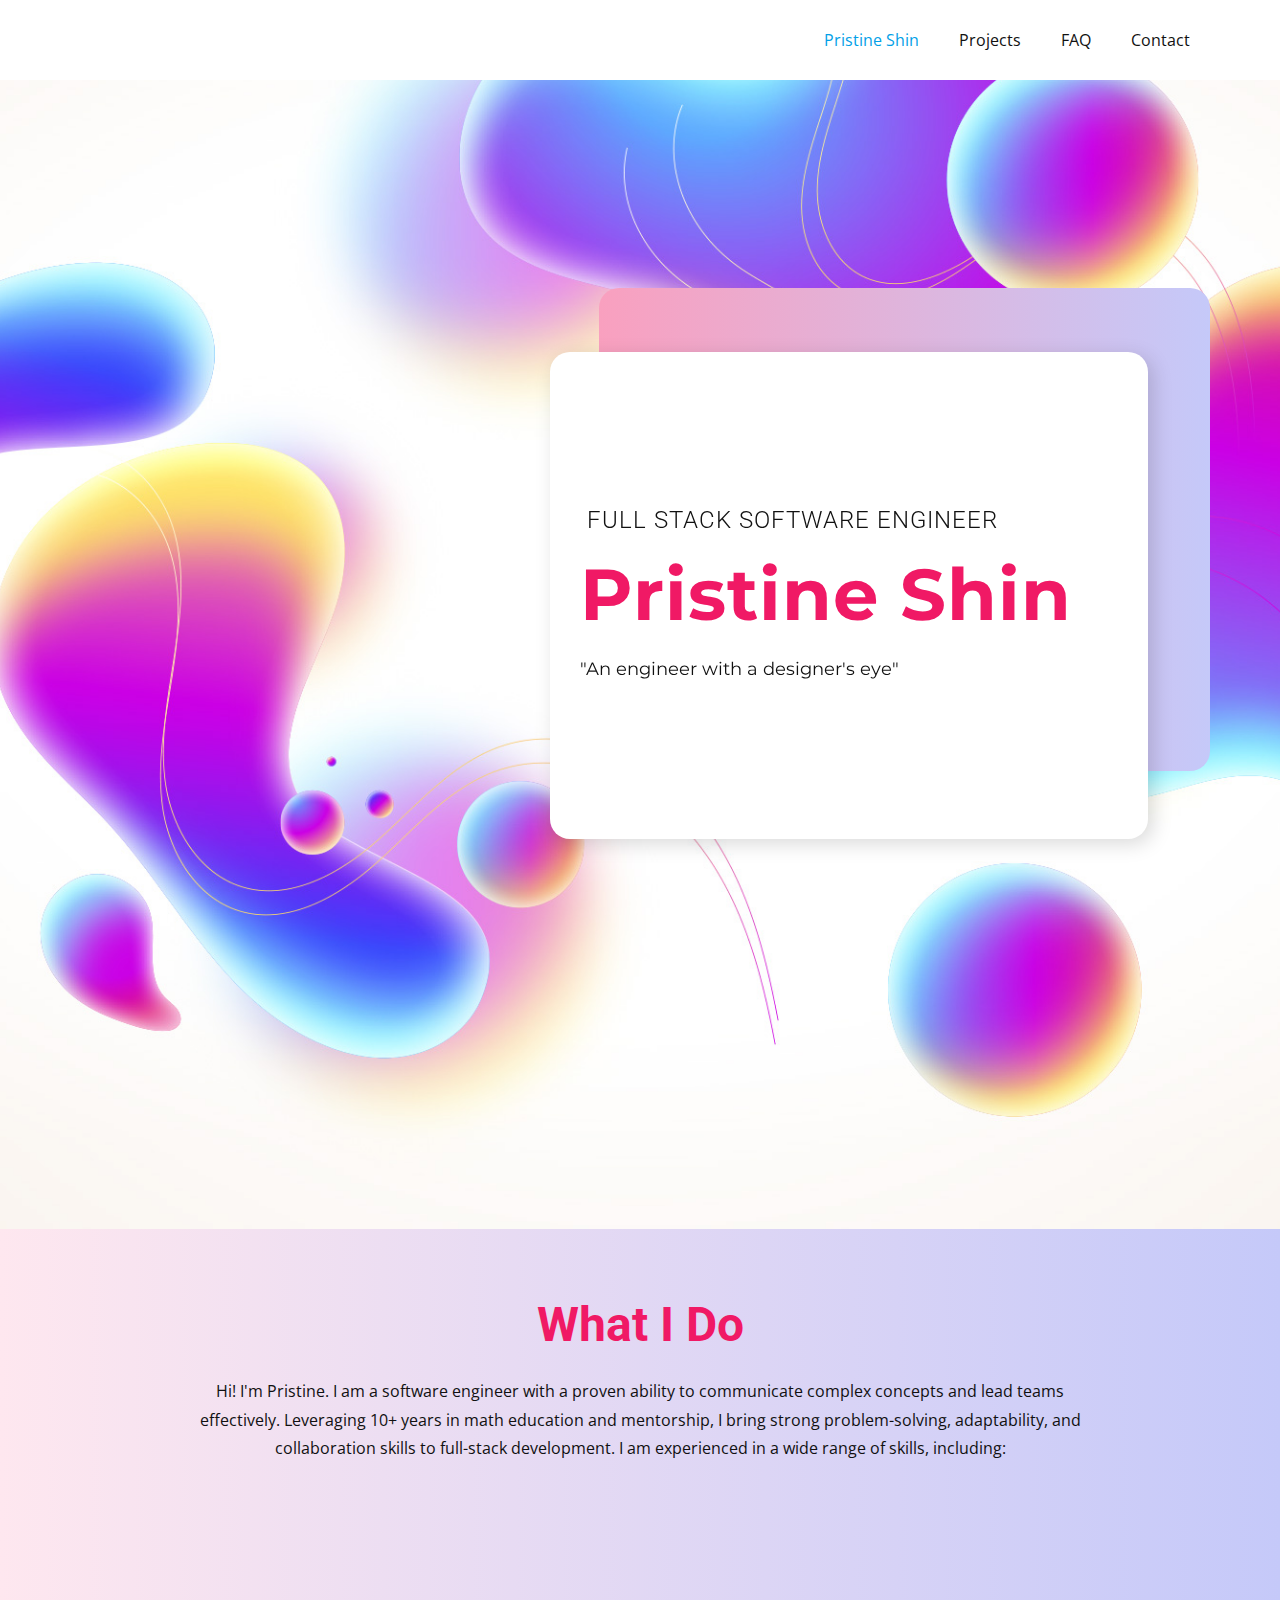
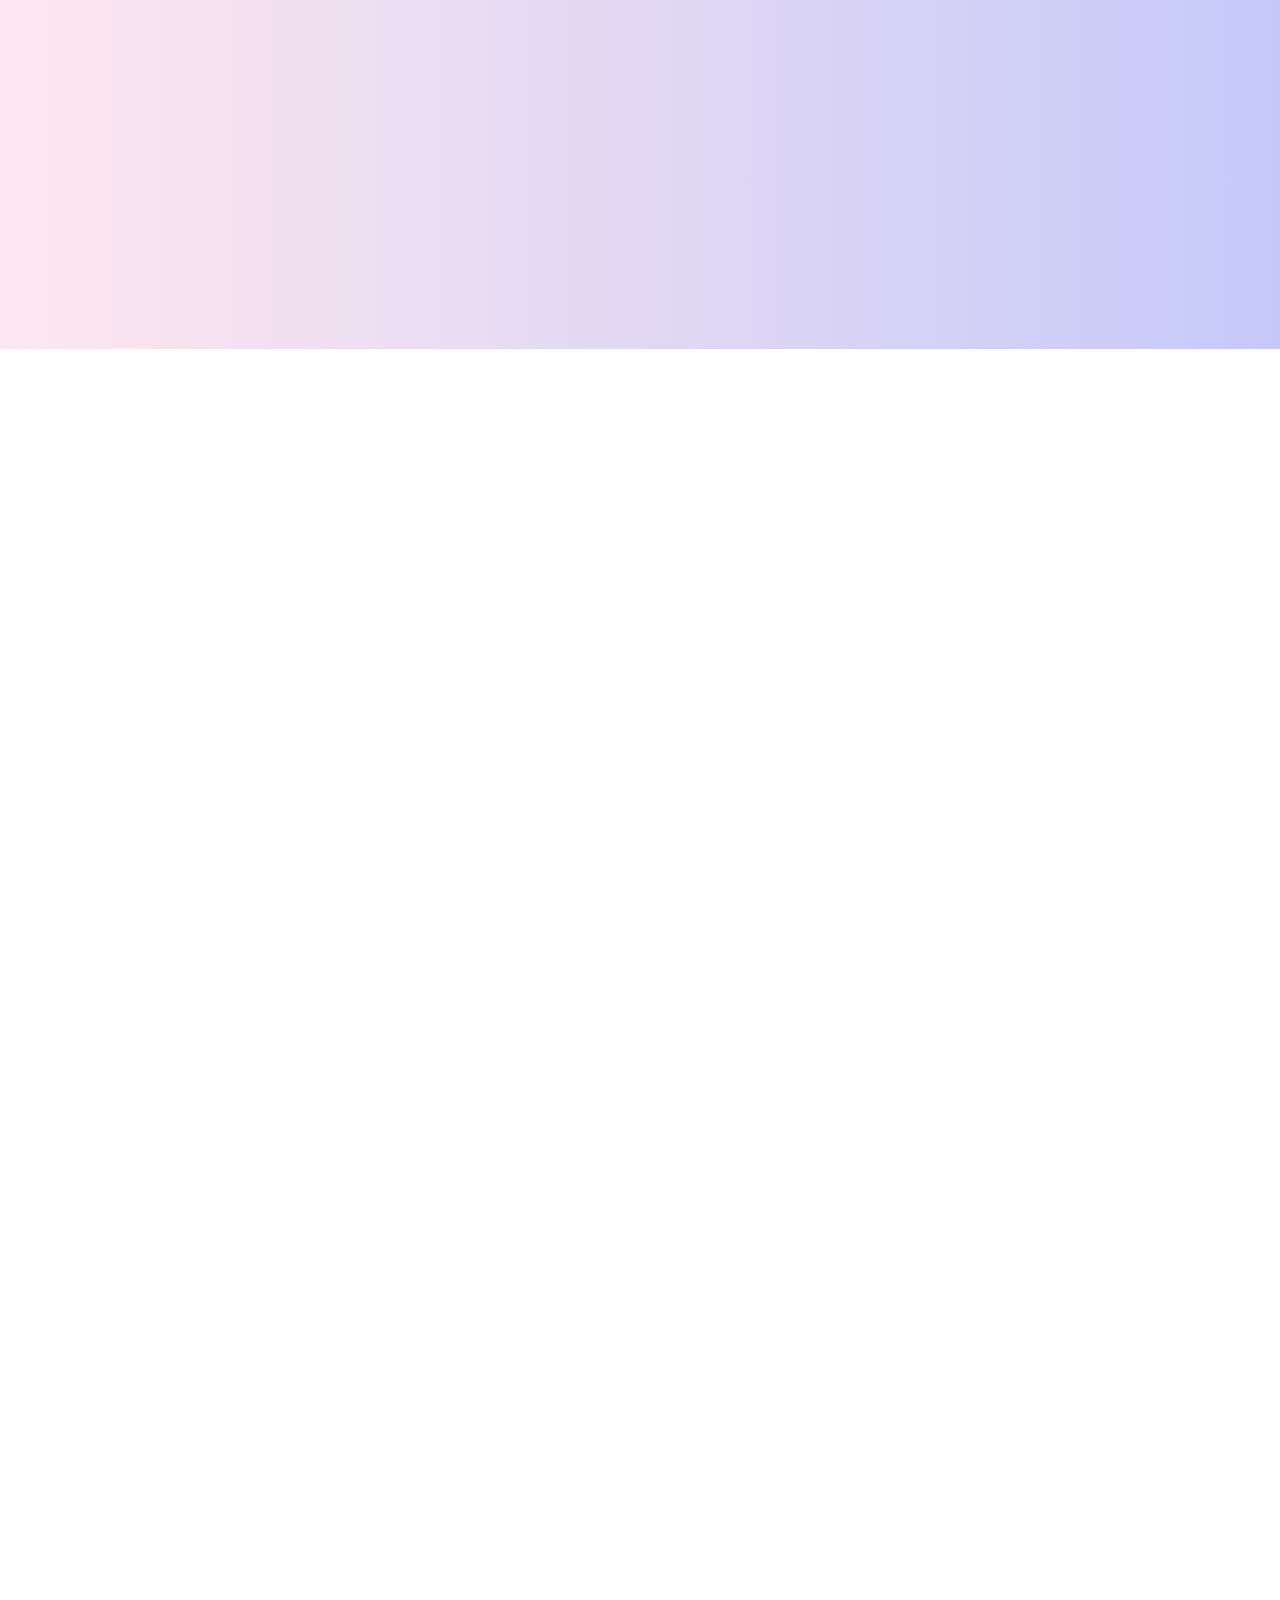
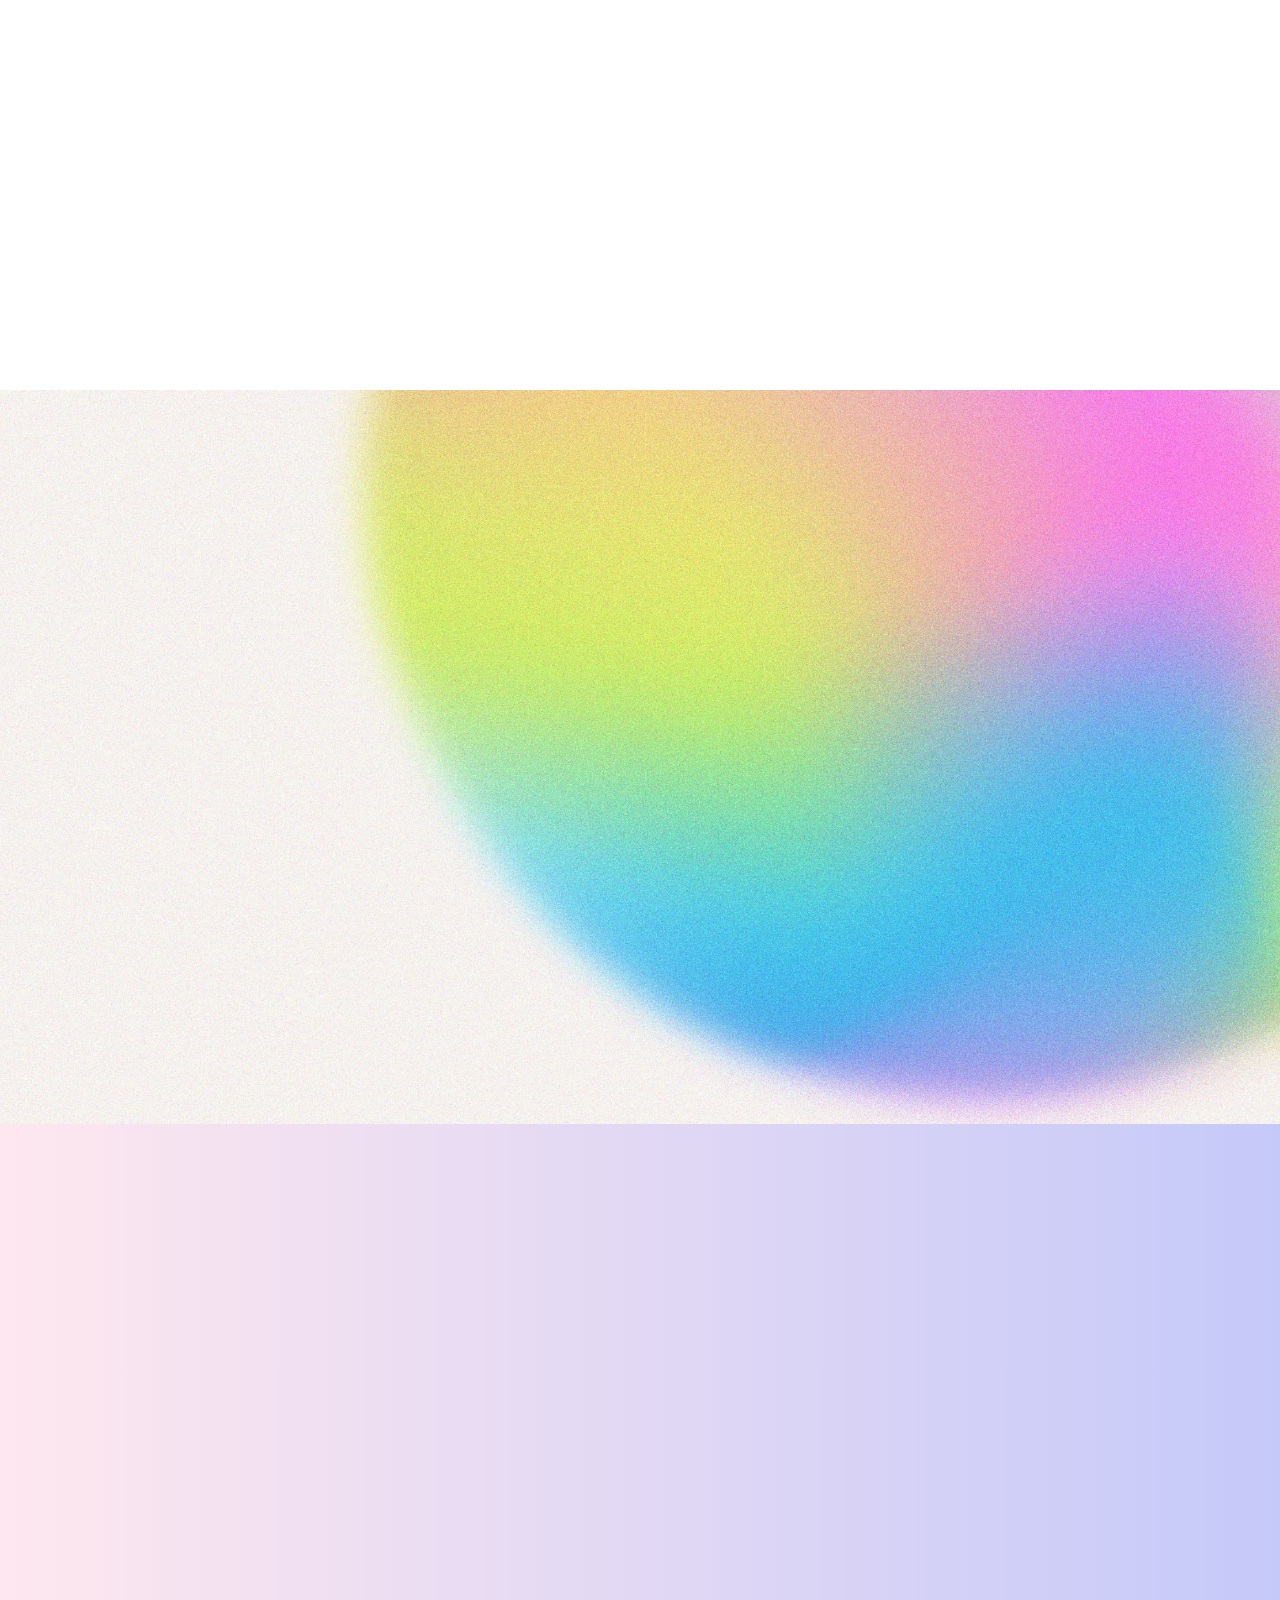
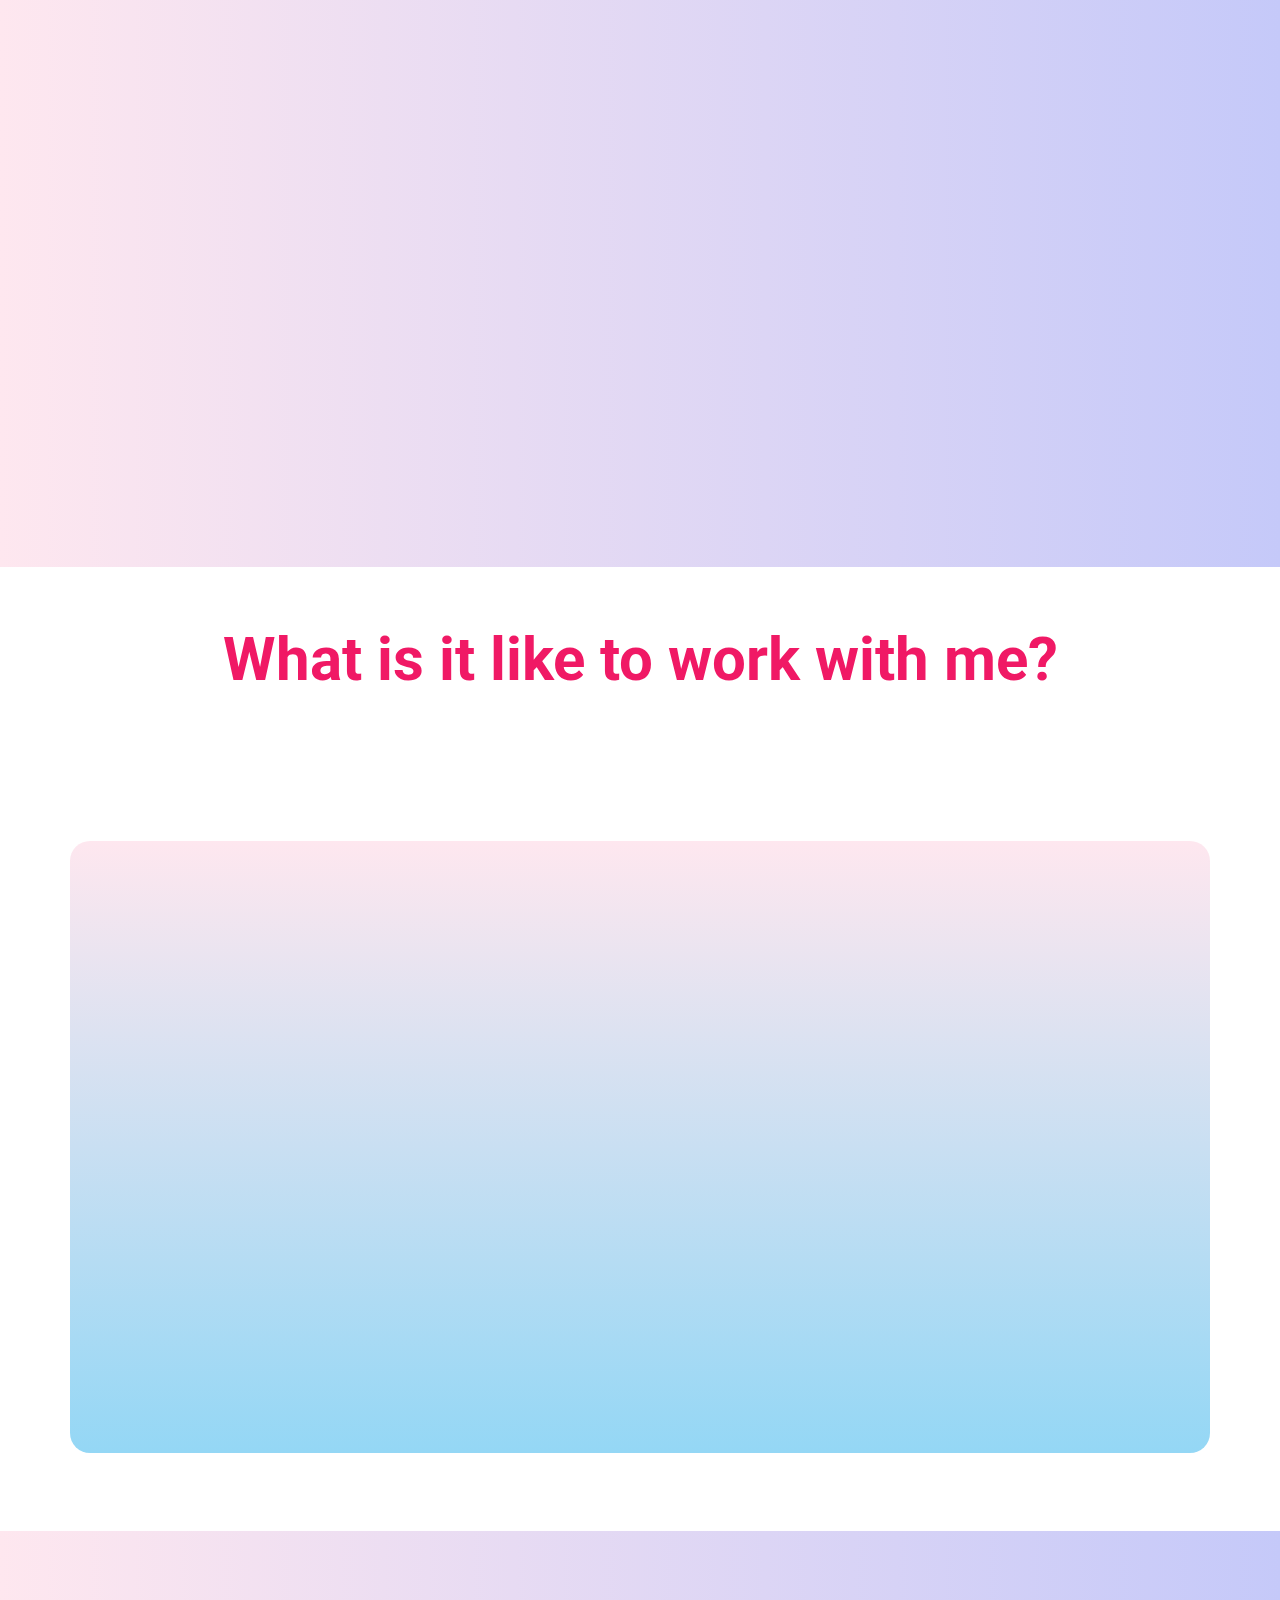
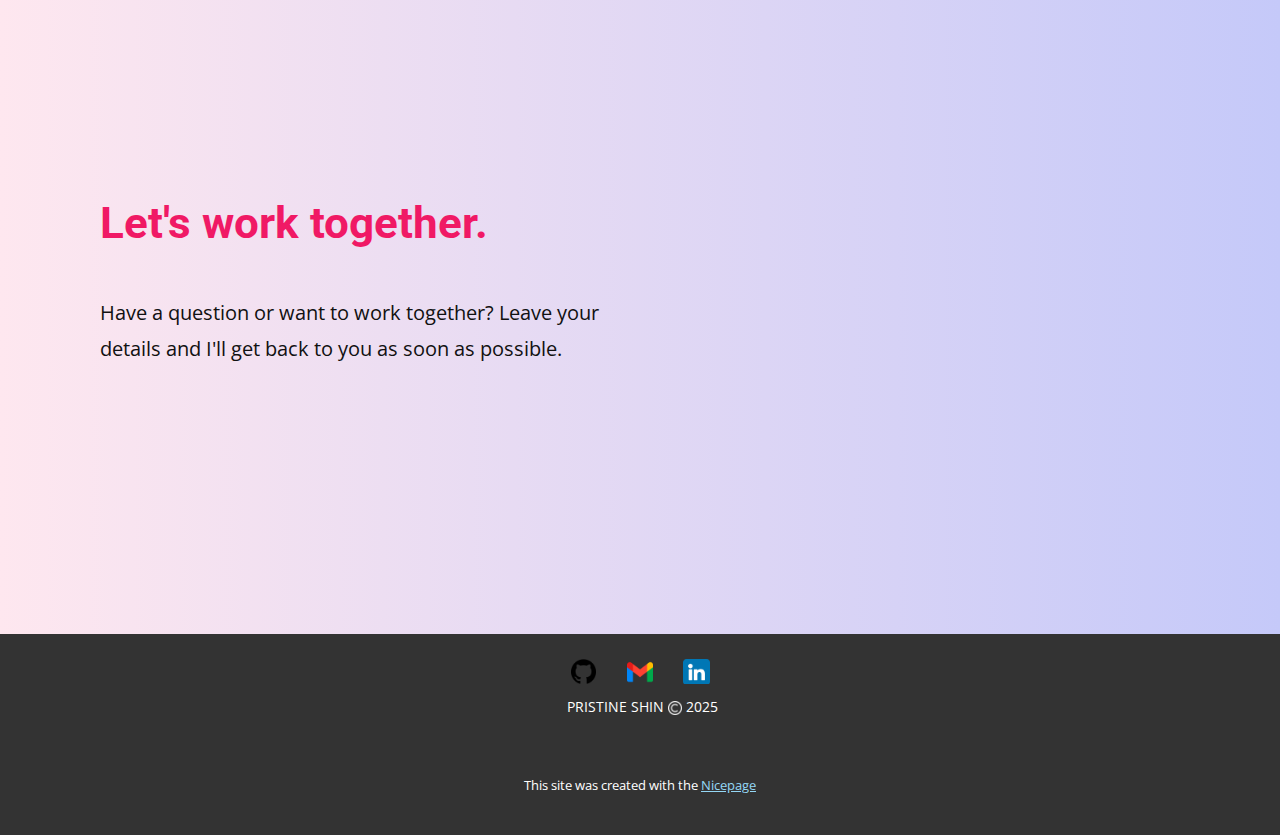
==== commit 047ccebf: "Updated Portfolio based on Charis' feedback" ====
--- a/index.html
+++ b/index.html
@@ -4,13 +4,16 @@
     <meta charset="utf-8">
     <meta name="keywords" content="Design StudioPortfolio, What We Do, Our Portfolio, ​We turn your design into a live Nicepage project.">
     <meta name="description" content="">
-    <title>Home</title>
+    <title>Pristine Shin</title>
     <link rel="stylesheet" href="nicepage.css" media="screen">
 <link rel="stylesheet" href="index.css" media="screen">
     <script class="u-script" type="text/javascript" src="jquery-1.9.1.min.js" defer=""></script>
     <script class="u-script" type="text/javascript" src="nicepage.js" defer=""></script>
-    <meta name="generator" content="Nicepage 7.2.6, nicepage.com">
+    <meta name="generator" content="Nicepage 7.3.1, nicepage.com">
     <meta name="referrer" content="origin">
+    
+    
+    
     
     
     
@@ -26,11 +29,11 @@
 		"url": "/"
 }</script>
     <meta name="theme-color" content="#029fe7">
-    <meta property="og:title" content="Home">
+    <meta property="og:title" content="Pristine Shin">
     <meta property="og:type" content="website">
     <link rel="canonical" href="/">
   <meta data-intl-tel-input-cdn-path="intlTelInput/"></head>
-  <body data-home-page="https://site2-8855.nicepage.io/Home.html?version=bfcd4915-4b91-c3c1-8f13-a4ff771e932d" data-home-page-title="Home" data-path-to-root="./" data-include-products="false" class="u-body u-xl-mode" data-lang="en"><header class="u-clearfix u-header u-header" id="sec-cdd1"><div class="u-clearfix u-sheet u-sheet-1">
+  <body data-home-page="https://site2-8855.nicepage.io/Pristine-Shin.html?version=7559fcda-0e15-eff8-cc51-0bcc88b7e750" data-home-page-title="Pristine Shin" data-path-to-root="./" data-include-products="false" class="u-body u-xl-mode" data-lang="en"><header class="u-clearfix u-header u-header" id="sec-cdd1"><div class="u-clearfix u-sheet u-sheet-1">
         <nav class="u-menu u-menu-one-level u-offcanvas u-menu-1">
           <div class="menu-collapse" style="font-size: 1rem; letter-spacing: 0px;">
             <a class="u-button-style u-custom-left-right-menu-spacing u-custom-padding-bottom u-custom-top-bottom-menu-spacing u-hamburger-link u-nav-link u-text-active-palette-1-base u-text-hover-palette-2-base" href="#">
@@ -40,9 +43,9 @@
             </a>
           </div>
           <div class="u-custom-menu u-nav-container">
-            <ul class="u-nav u-unstyled u-nav-1"><li class="u-nav-item"><a class="u-button-style u-nav-link u-text-active-palette-1-base u-text-hover-palette-2-base" href="./" style="padding: 10px 20px;">Home</a>
+            <ul class="u-nav u-unstyled u-nav-1"><li class="u-nav-item"><a class="u-button-style u-nav-link u-text-active-palette-1-base u-text-hover-palette-2-base" href="./" style="padding: 10px 20px;">Pristine Shin</a>
 </li><li class="u-nav-item"><a class="u-button-style u-nav-link u-text-active-palette-1-base u-text-hover-palette-2-base" href="./#carousel_478a" data-page-id="27212211" style="padding: 10px 20px;">Projects</a>
-</li><li class="u-nav-item"><a class="u-button-style u-nav-link u-text-active-palette-1-base u-text-hover-palette-2-base" href="FAQ.html" style="padding: 10px 20px;">FAQ</a>
+</li><li class="u-nav-item"><a class="u-button-style u-nav-link u-text-active-palette-1-base u-text-hover-palette-2-base" href="./#sec-be1f" data-page-id="27212211" style="padding: 10px 20px;">FAQ</a>
 </li><li class="u-nav-item"><a class="u-button-style u-nav-link u-text-active-palette-1-base u-text-hover-palette-2-base" href="./#sec-a6fb" data-page-id="27212211" style="padding: 10px 20px;">Contact</a>
 </li></ul>
           </div>
@@ -50,9 +53,9 @@
             <div class="u-black u-container-style u-inner-container-layout u-opacity u-opacity-95 u-sidenav">
               <div class="u-inner-container-layout u-sidenav-overflow">
                 <div class="u-menu-close"></div>
-                <ul class="u-align-center u-nav u-popupmenu-items u-unstyled u-nav-2"><li class="u-nav-item"><a class="u-button-style u-nav-link" href="./">Home</a>
+                <ul class="u-align-center u-nav u-popupmenu-items u-unstyled u-nav-2"><li class="u-nav-item"><a class="u-button-style u-nav-link" href="./">Pristine Shin</a>
 </li><li class="u-nav-item"><a class="u-button-style u-nav-link" href="./#carousel_478a" data-page-id="27212211">Projects</a>
-</li><li class="u-nav-item"><a class="u-button-style u-nav-link" href="FAQ.html">FAQ</a>
+</li><li class="u-nav-item"><a class="u-button-style u-nav-link" href="./#sec-be1f" data-page-id="27212211">FAQ</a>
 </li><li class="u-nav-item"><a class="u-button-style u-nav-link" href="./#sec-a6fb" data-page-id="27212211">Contact</a>
 </li></ul>
               </div>
@@ -62,9 +65,9 @@
         </nav>
       </div></header> 
     <section class="u-clearfix u-image u-section-1" id="carousel_0005" data-image-width="1980" data-image-height="1200">
-      <div class="u-clearfix u-sheet u-valign-middle-sm u-valign-middle-xs u-sheet-1">
+      <div class="u-clearfix u-sheet u-valign-middle-sm u-sheet-1">
         <div class="u-expanded-width-xs u-gradient u-radius-20 u-shape u-shape-round u-shape-1" data-animation-name="customAnimationIn" data-animation-duration="1500"></div>
-        <div class="custom-expanded u-align-center u-container-align-center u-container-align-left u-container-style u-group u-radius-20 u-shape-round u-white u-group-1" data-animation-name="customAnimationIn" data-animation-duration="1500" data-animation-delay="500">
+        <div class="u-align-center u-container-align-center u-container-align-left u-container-style u-expanded-width-xs u-group u-radius-20 u-shape-round u-white u-group-1" data-animation-name="customAnimationIn" data-animation-duration="1500" data-animation-delay="500">
           <div class="u-container-layout u-valign-middle u-container-layout-1">
             <h4 class="u-align-left u-text u-text-default u-text-1">&nbsp;Full stack software engineer</h4>
             <h1 class="u-align-left u-text u-text-palette-2-base u-text-2">Pristine Shin</h1>
@@ -73,117 +76,93 @@
         </div>
       </div>
     </section>
-    <section class="u-clearfix u-gradient u-valign-middle-lg u-valign-middle-sm u-valign-middle-xl u-valign-middle-xs u-section-2" id="carousel_387d" data-animation-name="" data-animation-duration="0" data-animation-delay="0" data-animation-direction="">
+    <section class="u-clearfix u-gradient u-valign-middle-lg u-valign-middle-sm u-valign-middle-xl u-valign-middle-xs u-section-2" id="sec-8d0b" data-animation-name="" data-animation-duration="0" data-animation-delay="0" data-animation-direction="">
       <div class="u-clearfix u-sheet u-sheet-1">
-        <h2 class="u-align-center u-text u-text-default u-text-palette-2-base u-text-1" data-animation-name="customAnimationIn" data-animation-duration="1500" data-animation-delay="0">What I Do</h2>
-        <p class="u-align-center u-text u-text-2" data-animation-name="customAnimationIn" data-animation-duration="1500" data-animation-delay="250"> Hi! I'm Pristine. I am a software engineer with a proven ability to communicate complex concepts and lead teams effectively. Leveraging 10+ years in math education and mentorship, I bring strong problem-solving, adaptability, and collaboration skills to full-stack development. I am experienced in a wide range of skills, including:</p>
+        <h2 class="u-align-center u-text u-text-default u-text-palette-2-base u-text-1">What I Do</h2>
+        <p class="u-align-center u-text u-text-2"> Hi! I'm Pristine. I am a software engineer with a proven ability to communicate complex concepts and lead teams effectively. Leveraging 10+ years in math education and mentorship, I bring strong problem-solving, adaptability, and collaboration skills to full-stack development. I am experienced in a wide range of skills, including:</p>
         <div class="u-expanded-width u-list u-list-1">
           <div class="u-repeater u-repeater-1">
             <div class="u-container-align-center-xs u-container-style u-list-item u-repeater-item u-shape-rectangle u-list-item-1" data-href="#" data-animation-name="customAnimationIn" data-animation-duration="1500">
               <div class="u-container-layout u-similar-container u-valign-middle-md u-valign-middle-xs u-container-layout-1">
                 <h6 class="u-align-center u-text u-text-3">
-                  <span class="u-file-icon u-icon u-icon-1" data-animation-name="" data-animation-duration="0" data-animation-delay="0" data-animation-direction="">
-                    <img src="images/js-10.png" alt="">
-                  </span>&nbsp;​JavaScript
+                  <span class="u-file-icon u-icon u-icon-1" data-animation-name="" data-animation-duration="0" data-animation-delay="0" data-animation-direction=""><img src="images/js-11.png" alt=""></span>&nbsp;​JavaScript
                 </h6>
               </div>
             </div>
             <div class="u-container-align-center-xs u-container-style u-list-item u-repeater-item u-shape-rectangle u-list-item-2" data-href="#" data-animation-direction="Up" data-animation-name="customAnimationIn" data-animation-duration="1500" data-animation-delay="250">
               <div class="u-container-layout u-similar-container u-valign-top u-container-layout-2">
                 <h6 class="u-align-center u-text u-text-4">
-                  <span class="u-file-icon u-icon u-icon-2" data-animation-name="" data-animation-duration="0" data-animation-delay="0" data-animation-direction="">
-                    <img src="images/python.png" alt="">
-                  </span>&nbsp;​Python
+                  <span class="u-file-icon u-icon u-icon-2" data-animation-name="" data-animation-duration="0" data-animation-delay="0" data-animation-direction=""><img src="images/python-13.png" alt=""></span>&nbsp;​Python
                 </h6>
               </div>
             </div>
             <div class="u-container-align-center-xs u-container-align-left-lg u-container-align-left-md u-container-align-left-sm u-container-align-left-xl u-container-style u-list-item u-repeater-item u-shape-rectangle u-list-item-3" data-href="#" data-animation-direction="Up" data-animation-name="customAnimationIn" data-animation-duration="1500" data-animation-delay="500">
               <div class="u-container-layout u-similar-container u-valign-top u-container-layout-3">
                 <h6 class="u-align-center u-text u-text-5">
-                  <span class="u-file-icon u-icon u-text-black u-icon-3" data-animation-name="" data-animation-duration="0" data-animation-delay="0" data-animation-direction="">
-                    <img src="images/Flask-bd6dea0e.png" alt="">
-                  </span>Flask<br>
+                  <span class="u-file-icon u-icon u-text-black u-icon-3" data-animation-name="" data-animation-duration="0" data-animation-delay="0" data-animation-direction=""><img src="images/Flask-bd6dea0e.png" alt=""></span>Flask<br>
                 </h6>
               </div>
             </div>
             <div class="u-container-align-center-xs u-container-style u-list-item u-repeater-item u-shape-rectangle u-list-item-4" data-href="#" data-animation-direction="Up" data-animation-name="customAnimationIn" data-animation-duration="1500" data-animation-delay="750">
               <div class="u-container-layout u-similar-container u-valign-top u-container-layout-4">
                 <h6 class="u-align-center u-text u-text-6">
-                  <span class="u-file-icon u-icon u-icon-4" data-animation-name="" data-animation-duration="0" data-animation-delay="0" data-animation-direction="">
-                    <img src="images/React-15.png" alt="">
-                  </span>&nbsp;React
+                  <span class="u-file-icon u-icon u-icon-4" data-animation-name="" data-animation-duration="0" data-animation-delay="0" data-animation-direction=""><img src="images/React-20.png" alt=""></span>&nbsp;React
                 </h6>
               </div>
             </div>
             <div class="u-container-align-center-xs u-container-style u-list-item u-repeater-item u-shape-rectangle u-list-item-5" data-href="#" data-animation-direction="Up" data-animation-name="customAnimationIn" data-animation-duration="1500" data-animation-delay="750">
               <div class="u-container-layout u-similar-container u-valign-middle-md u-valign-middle-xs u-container-layout-5">
                 <h6 class="u-align-center u-text u-text-7">
-                  <span class="u-file-icon u-icon u-icon-5" data-animation-name="" data-animation-duration="0" data-animation-delay="0" data-animation-direction="">
-                    <img src="images/html-17.png" alt="">
-                  </span>&nbsp;HTML
+                  <span class="u-file-icon u-icon u-icon-5" data-animation-name="" data-animation-duration="0" data-animation-delay="0" data-animation-direction=""><img src="images/html-16.png" alt=""></span>&nbsp;HTML
                 </h6>
               </div>
             </div>
             <div class="u-container-align-center-xs u-container-align-left-lg u-container-align-left-md u-container-align-left-sm u-container-align-left-xl u-container-style u-list-item u-repeater-item u-shape-rectangle u-list-item-6" data-href="#" data-animation-direction="Up" data-animation-name="customAnimationIn" data-animation-duration="1500" data-animation-delay="750">
               <div class="u-container-layout u-similar-container u-valign-top u-container-layout-6">
                 <h6 class="u-align-center u-text u-text-8">
-                  <span class="u-file-icon u-icon u-icon-6" data-animation-name="" data-animation-duration="0" data-animation-delay="0" data-animation-direction="">
-                    <img src="images/text-19.png" alt="">
-                  </span>&nbsp;CSS
+                  <span class="u-file-icon u-icon u-icon-6" data-animation-name="" data-animation-duration="0" data-animation-delay="0" data-animation-direction=""><img src="images/text-18.png" alt=""></span>&nbsp;CSS
                 </h6>
               </div>
             </div>
             <div class="u-container-align-center-xs u-container-align-left-lg u-container-align-left-md u-container-align-left-sm u-container-align-left-xl u-container-style u-list-item u-repeater-item u-shape-rectangle u-list-item-7" data-href="#" data-animation-direction="Up" data-animation-name="customAnimationIn" data-animation-duration="1500" data-animation-delay="1000">
               <div class="u-container-layout u-similar-container u-valign-top u-container-layout-7">
                 <h6 class="u-align-center u-text u-text-9">
-                  <span class="u-file-icon u-icon u-icon-7" data-animation-name="" data-animation-duration="0" data-animation-delay="0" data-animation-direction="">
-                    <img src="images/Redux-21.png" alt="">
-                  </span>&nbsp;​Redux
+                  <span class="u-file-icon u-icon u-icon-7" data-animation-name="" data-animation-duration="0" data-animation-delay="0" data-animation-direction=""><img src="images/Redux-21.png" alt=""></span>&nbsp;​Redux
                 </h6>
               </div>
             </div>
             <div class="u-container-align-center-xs u-container-align-left-lg u-container-align-left-md u-container-align-left-sm u-container-align-left-xl u-container-style u-list-item u-repeater-item u-shape-rectangle u-list-item-8" data-href="#" data-animation-direction="Up" data-animation-name="customAnimationIn" data-animation-duration="1500" data-animation-delay="1000">
               <div class="u-container-layout u-similar-container u-valign-top u-container-layout-8">
                 <h6 class="u-align-center u-text u-text-10">
-                  <span class="u-file-icon u-icon u-icon-8" data-animation-name="" data-animation-duration="0" data-animation-delay="0" data-animation-direction="">
-                    <img src="images/programing-23.png" alt="">
-                  </span>&nbsp;​Node.js
+                  <span class="u-file-icon u-icon u-icon-8" data-animation-name="" data-animation-duration="0" data-animation-delay="0" data-animation-direction=""><img src="images/programing-29.png" alt=""></span>&nbsp;​Node.js
                 </h6>
               </div>
             </div>
             <div class="u-container-align-center-xs u-container-align-left-lg u-container-align-left-md u-container-align-left-sm u-container-align-left-xl u-container-style u-list-item u-repeater-item u-shape-rectangle u-list-item-9" data-href="#" data-animation-direction="Up" data-animation-name="customAnimationIn" data-animation-duration="1500" data-animation-delay="1000">
               <div class="u-container-layout u-similar-container u-valign-middle-md u-valign-middle-xs u-container-layout-9">
                 <h6 class="u-align-center u-text u-text-11">
-                  <span class="u-file-icon u-icon u-icon-9" data-animation-name="" data-animation-duration="0" data-animation-delay="0" data-animation-direction="">
-                    <img src="images/SQLAlchemy-25.png" alt="">
-                  </span>SQLAlchemy
+                  <span class="u-file-icon u-icon u-icon-9" data-animation-name="" data-animation-duration="0" data-animation-delay="0" data-animation-direction=""><img src="images/SQLAlchemy-23.png" alt=""></span>SQLAlchemy
                 </h6>
               </div>
             </div>
             <div class="u-container-align-center-xs u-container-align-left-lg u-container-align-left-md u-container-align-left-sm u-container-align-left-xl u-container-style u-list-item u-repeater-item u-shape-rectangle u-list-item-10" data-href="#" data-animation-direction="Up" data-animation-name="customAnimationIn" data-animation-duration="1500" data-animation-delay="1000">
               <div class="u-container-layout u-similar-container u-valign-middle-md u-valign-middle-xs u-container-layout-10">
                 <h6 class="u-align-center u-text u-text-12">
-                  <span class="u-file-icon u-icon u-text-black u-icon-10" data-animation-name="" data-animation-duration="0" data-animation-delay="0" data-animation-direction="">
-                    <img src="images/Express-039356eb.png" alt="">
-                  </span> &nbsp;​Express.js
+                  <span class="u-file-icon u-icon u-text-black u-icon-10" data-animation-name="" data-animation-duration="0" data-animation-delay="0" data-animation-direction=""><img src="images/Express-039356eb.png" alt=""></span> &nbsp;​Express.js
                 </h6>
               </div>
             </div>
             <div class="u-container-align-center-xs u-container-style u-list-item u-repeater-item u-shape-rectangle u-list-item-11" data-href="#" data-animation-direction="Up" data-animation-name="customAnimationIn" data-animation-duration="1500" data-animation-delay="1000">
               <div class="u-container-layout u-similar-container u-valign-middle-md u-valign-middle-xs u-container-layout-11">
                 <h6 class="u-align-center u-text u-text-13">
-                  <span class="u-file-icon u-icon u-icon-11" data-animation-name="" data-animation-duration="0" data-animation-delay="0" data-animation-direction="">
-                    <img src="images/PostgresSQL-28.png" alt="">
-                  </span>&nbsp;PostgresSQL
+                  <span class="u-file-icon u-icon u-icon-11" data-animation-name="" data-animation-duration="0" data-animation-delay="0" data-animation-direction=""><img src="images/PostgresSQL-26.png" alt=""></span>&nbsp;PostgresSQL
                 </h6>
               </div>
             </div>
             <div class="u-container-align-center-xs u-container-align-left-lg u-container-align-left-md u-container-align-left-sm u-container-align-left-xl u-container-style u-list-item u-repeater-item u-shape-rectangle u-list-item-12" data-href="#" data-animation-direction="Up" data-animation-name="customAnimationIn" data-animation-duration="1500" data-animation-delay="1000">
               <div class="u-container-layout u-similar-container u-valign-middle-md u-valign-middle-xs u-container-layout-12">
                 <h6 class="u-align-center u-text u-text-14">
-                  <span class="u-file-icon u-icon u-icon-12" data-animation-name="" data-animation-duration="0" data-animation-delay="0" data-animation-direction="">
-                    <img src="images/SQLite-30.png" alt="">
-                  </span>SQLITE
+                  <span class="u-file-icon u-icon u-icon-12" data-animation-name="" data-animation-duration="0" data-animation-delay="0" data-animation-direction=""><img src="images/SQLite-30.png" alt=""></span>SQLITE
                 </h6>
               </div>
             </div>
@@ -228,12 +207,138 @@
         </div>
       </div>
     </section>
-    <section class="u-align-center u-clearfix u-container-align-center u-gradient u-section-4" id="sec-a6fb">
+    <section class="u-clearfix u-image u-section-4" id="sec-be1f" data-image-width="1980" data-image-height="1200">
+      <div class="u-clearfix u-sheet u-sheet-1">
+        <div class="u-image u-image-circle u-image-1" alt="" data-image-width="1440" data-image-height="1920" data-animation-name="customAnimationIn" data-animation-duration="1000" data-animation-delay="0" data-animation-direction=""></div>
+        <div class="u-align-center u-container-align-center u-container-align-left u-container-style u-expanded-width-xs u-group u-shape-round u-white u-group-1" data-animation-name="customAnimationIn" data-animation-duration="1000" data-animation-delay="500" data-animation-direction="X">
+          <div class="u-container-layout u-valign-middle u-container-layout-1">
+            <h4 class="u-align-left u-text u-text-default u-text-1">about me</h4>
+            <h1 class="u-align-left u-text u-text-palette-2-base u-text-2">FAQ</h1>
+            <p class="u-align-left u-text u-text-default u-text-3">Image from&nbsp;<a href="https://www.freepik.com/vectors/background" class="u-border-1 u-border-active-palette-2-base u-border-black u-border-hover-palette-2-base u-border-no-left u-border-no-right u-border-no-top u-btn u-button-link u-button-style u-none u-text-body-color u-btn-1" target="_blank">Freepik</a>
+            </p>
+          </div>
+        </div>
+      </div>
+    </section>
+    <section class="u-clearfix u-gradient u-valign-middle-lg u-valign-middle-sm u-valign-middle-xl u-valign-middle-xs u-section-5" id="sec-4010" data-animation-name="" data-animation-duration="0" data-animation-delay="0" data-animation-direction="">
+      <div class="u-clearfix u-sheet u-sheet-1">
+        <div class="data-layout-selected u-clearfix u-expanded-width u-layout-wrap u-layout-wrap-1">
+          <div class="u-layout" style="">
+            <div class="u-layout-row" style="">
+              <div class="u-align-left u-container-align-left u-container-style u-layout-cell u-size-30 u-layout-cell-1" data-animation-name="customAnimationIn" data-animation-duration="1500" data-animation-delay="0">
+                <div class="u-container-layout u-valign-middle-md u-valign-middle-xs u-container-layout-1">
+                  <h2 class="u-text u-text-palette-2-base u-text-1"> FAQ</h2>
+                  <p class="u-text u-text-2"> Hi! I'm Pristine. I am software engineer with over 10 years of experience in math education. I bring strong problem-solving, adaptability, collaboration skills, and an eye for aesthetic balance and design to full-stack development. ​Seeking new challenges and opportunities for growth, I completed App Academy’s rigorous full-stack program where I mastered technologies like JavaScript, Python, React, Redux, Flask, and PostgreSQL. With my background in education and a commitment to continuous learning, I am eager to contribute to a collaborative team and build solutions that make a difference. <br>
+                  </p>
+                </div>
+              </div>
+              <div class="u-container-style u-layout-cell u-size-30 u-white u-layout-cell-2" data-animation-name="customAnimationIn" data-animation-duration="1500" data-animation-delay="500">
+                <div class="u-container-layout u-valign-top u-container-layout-2">
+                  <div class="u-accordion u-expanded-width u-spacing-2 u-accordion-1">
+                    <div class="u-accordion-item u-accordion-item-1">
+                      <a class="active u-accordion-link u-button-style u-text-active-palette-2-base u-text-grey-50 u-text-hover-palette-2-base u-accordion-link-1" id="link-accordion-7c0e" aria-controls="accordion-7c0e" aria-selected="true">
+                        <span class="u-accordion-link-text">Can you say more about your background in education​?<br>
+                        </span>
+                        <span class="u-accordion-link-icon u-active-palette-2-light-1 u-hover-palette-2-light-1 u-icon u-icon-circle u-palette-2-base u-text-white u-icon-1"><svg class="u-svg-link" preserveAspectRatio="xMidYMin slice" viewBox="0 0 426.66667 426.66667" style=""><use xlink:href="#svg-347e"></use></svg><svg class="u-svg-content" viewBox="0 0 426.66667 426.66667" id="svg-347e"><path d="m405.332031 192h-170.664062v-170.667969c0-11.773437-9.558594-21.332031-21.335938-21.332031-11.773437 0-21.332031 9.558594-21.332031 21.332031v170.667969h-170.667969c-11.773437 0-21.332031 9.558594-21.332031 21.332031 0 11.777344 9.558594 21.335938 21.332031 21.335938h170.667969v170.664062c0 11.777344 9.558594 21.335938 21.332031 21.335938 11.777344 0 21.335938-9.558594 21.335938-21.335938v-170.664062h170.664062c11.777344 0 21.335938-9.558594 21.335938-21.335938 0-11.773437-9.558594-21.332031-21.335938-21.332031zm0 0"></path></svg></span>
+                      </a>
+                      <div class="u-accordion-active u-accordion-pane u-align-left u-container-align-left u-container-style u-white u-accordion-pane-1" id="accordion-7c0e" aria-labelledby="link-accordion-7c0e" aria-expanded="true">
+                        <div class="u-container-layout u-container-layout-3">
+                          <p class="u-text u-text-3"> I have extensive experience as a test prep coach, academic tutor, and scholarship coordinator at Study Smarter. I possess excellent interpersonal and written and spoken communication skills, and am able to connect and collaborate with many different types of people.&nbsp;<br>
+                            <br>As a high school math teacher, I have piloted novel curriculums from Geometry to AP Calculus, developed effective and differentiated lesson plans, and created a classroom culture of collaboration and growth mindset. These experiences have fostered my natural ability to lead, as well as my passion for learning and gaining hands-on experience. I am a quick learner, innovative, detail-oriented, and I thrive in a collaborative work/learning space.
+                          </p>
+                        </div>
+                      </div>
+                    </div>
+                    <div class="u-accordion-item u-accordion-item-2">
+                      <a class="u-accordion-link u-button-style u-text-active-palette-2-base u-text-grey-50 u-text-hover-palette-2-base u-accordion-link-2" id="link-accordion-05cb" aria-controls="accordion-05cb" aria-selected="false">
+                        <span class="u-accordion-link-text">Why are you transitioning careers? </span>
+                        <span class="u-accordion-link-icon u-active-palette-2-light-1 u-hover-palette-2-light-1 u-icon u-icon-circle u-palette-2-base u-text-white u-icon-2"><svg class="u-svg-link" preserveAspectRatio="xMidYMin slice" viewBox="0 0 426.66667 426.66667" style=""><use xlink:href="#svg-ae03"></use></svg><svg class="u-svg-content" viewBox="0 0 426.66667 426.66667" id="svg-ae03"><path d="m405.332031 192h-170.664062v-170.667969c0-11.773437-9.558594-21.332031-21.335938-21.332031-11.773437 0-21.332031 9.558594-21.332031 21.332031v170.667969h-170.667969c-11.773437 0-21.332031 9.558594-21.332031 21.332031 0 11.777344 9.558594 21.335938 21.332031 21.335938h170.667969v170.664062c0 11.777344 9.558594 21.335938 21.332031 21.335938 11.777344 0 21.335938-9.558594 21.335938-21.335938v-170.664062h170.664062c11.777344 0 21.335938-9.558594 21.335938-21.335938 0-11.773437-9.558594-21.332031-21.335938-21.332031zm0 0"></path></svg></span>
+                      </a>
+                      <div class="u-accordion-pane u-container-style u-white u-accordion-pane-2" id="accordion-05cb" aria-labelledby="link-accordion-05cb">
+                        <div class="u-container-layout u-valign-top u-container-layout-4">
+                          <p class="u-text u-text-4"> After dedicating over a decade to education and assisting my students in reaching their full potential, I came to the realization that I had not afforded myself the same opportunities for growth and development over the course of my academic and professional journey.&nbsp;<br>
+                            <br>As fulfilling as teaching is, a large part of the joy for me is DOING the math itself, exercising those analytical and creative parts of my brain and being back in the learner’s seat. I decided to take a year off of full time teaching to explore other career options that continue my own learning. ​One of my best friends is a Principal Engineer and has been in the industry for over 10 years. Upon hearing about my desire for career exploration, they immediately said I should consider becoming a software engineer due to my exceptional communication skills, detail-orientation, analytical mind and problem solving disposition.&nbsp;<br>
+                            <br>Needless to say they were right. This past year has been deeply gratifying, transformative, and engaging, and I look forward to continuing to learn and grow in this next chapter of my professional life.<br>
+                          </p>
+                        </div>
+                      </div>
+                    </div>
+                    <div class="u-accordion-item u-accordion-item-3">
+                      <a class="u-accordion-link u-button-style u-text-active-palette-2-base u-text-grey-50 u-text-hover-palette-2-base u-accordion-link-3" id="link-accordion-a6bb" aria-controls="accordion-a6bb" aria-selected="false">
+                        <span class="u-accordion-link-text">What grounds you and or brings your joy?</span>
+                        <span class="u-accordion-link-icon u-active-palette-2-light-1 u-hover-palette-2-light-1 u-icon u-icon-circle u-palette-2-base u-text-white u-icon-3"><svg class="u-svg-link" preserveAspectRatio="xMidYMin slice" viewBox="0 0 426.66667 426.66667" style=""><use xlink:href="#svg-a4a8"></use></svg><svg class="u-svg-content" viewBox="0 0 426.66667 426.66667" id="svg-a4a8"><path d="m405.332031 192h-170.664062v-170.667969c0-11.773437-9.558594-21.332031-21.335938-21.332031-11.773437 0-21.332031 9.558594-21.332031 21.332031v170.667969h-170.667969c-11.773437 0-21.332031 9.558594-21.332031 21.332031 0 11.777344 9.558594 21.335938 21.332031 21.335938h170.667969v170.664062c0 11.777344 9.558594 21.335938 21.332031 21.335938 11.777344 0 21.335938-9.558594 21.335938-21.335938v-170.664062h170.664062c11.777344 0 21.335938-9.558594 21.335938-21.335938 0-11.773437-9.558594-21.332031-21.335938-21.332031zm0 0"></path></svg></span>
+                      </a>
+                      <div class="u-accordion-pane u-container-style u-white u-accordion-pane-3" id="accordion-a6bb" aria-labelledby="link-accordion-a6bb">
+                        <div class="u-container-layout u-valign-bottom u-container-layout-5">
+                          <ul class="u-text u-text-5">
+                            <li> Movement + exercise: rock climbing, lifting, hiking, surfing. </li>
+                            <li> Concocting imaginative beverages that require strange and ancient techniques. </li>
+                            <li>Cooking out of my pantry like it's a Chopped Challenge</li>
+                            <li> Being outside in nature.</li>
+                            <li>Woodworking and digital fabrication.</li>
+                            <li> Chosen family and community. </li>
+                          </ul>
+                        </div>
+                      </div>
+                    </div>
+                  </div>
+                </div>
+              </div>
+            </div>
+          </div>
+        </div>
+      </div>
+    </section>
+    <section class="u-align-center u-clearfix u-container-align-center u-container-align-center-lg u-container-align-center-xl u-section-6" id="sec-d19f">
+      <div class="u-clearfix u-sheet u-valign-middle-md u-valign-middle-sm u-sheet-1">
+        <h1 class="u-custom-font u-heading-font u-text u-text-default u-text-palette-2-base u-text-1">What is it like to work with me?<br>
+        </h1>
+        <div class="u-expanded-width u-gradient u-radius-20 u-shape u-shape-round u-shape-1"></div>
+        <div class="u-list u-list-1">
+          <div class="u-repeater u-repeater-1">
+            <div class="u-align-center u-container-align-center u-container-style u-list-item u-radius-20 u-repeater-item u-shape-round u-white u-list-item-1" data-animation-name="customAnimationIn" data-animation-duration="1500" data-animation-delay="0" data-animation-direction="X">
+              <div class="u-container-layout u-similar-container u-valign-top u-container-layout-1">
+                <p class="u-text u-text-default u-text-grey-50 u-text-2"> "Pristine's ability to stay organized and think ahead is remarkable. Their planning skills ensure success long before others even see the possibilities. They have a natural gift for seeing the big picture while effortlessly managing the smallest details, showcasing the qualities of a true leader."<br>
+                  <br>
+                  <br>
+                </p>
+                <div alt="" class="u-border-4 u-border-palette-2-base u-image u-image-circle u-image-1" data-image-width="751" data-image-height="751"></div>
+                <h5 class="u-text u-text-default u-text-3">Savannah Sou</h5>
+                <h6 class="u-text u-text-default u-text-grey-50 u-text-4">Software Engineer</h6>
+              </div>
+            </div>
+            <div class="u-align-center u-container-align-center u-container-style u-list-item u-radius-20 u-repeater-item u-shape-round u-white u-list-item-2" data-animation-name="customAnimationIn" data-animation-duration="1500" data-animation-delay="0" data-animation-direction="X">
+              <div class="u-container-layout u-similar-container u-valign-top u-container-layout-2">
+                <p class="u-text u-text-default u-text-grey-50 u-text-5">"Pristine is very proactive and detail-oriented. They are always curious and know how to ask the right questions. They are also a natural leader within any team, always willing to share their knowledge and grow alongside their teammates."<br>
+                  <br>
+                  <br>
+                  <br>
+                </p>
+                <div alt="" class="u-border-4 u-border-palette-2-base u-image u-image-circle u-image-2" data-image-width="800" data-image-height="800"></div>
+                <h5 class="u-text u-text-default u-text-6">Tiffany Tseng</h5>
+                <h6 class="u-text u-text-default u-text-grey-50 u-text-7">UX/UI Designer</h6>
+              </div>
+            </div>
+            <div class="u-align-center u-container-align-center u-container-style u-list-item u-radius-20 u-repeater-item u-shape-round u-white u-list-item-3" data-animation-name="customAnimationIn" data-animation-duration="1500" data-animation-delay="0" data-animation-direction="X">
+              <div class="u-container-layout u-similar-container u-valign-top u-container-layout-3">
+                <p class="u-text u-text-default u-text-grey-50 u-text-8"> "Pristine is a natural leader, possessing the exceptional ability to plan and guide a team toward success. Their tenacity in tackling new challenges is truly inspiring. Without their invaluable contributions, this course would not have been as informative or impactful as it was. I am proud to have shared this journey with them and can see nothing but success in their future."</p>
+                <div alt="" class="u-border-4 u-border-palette-2-base u-image u-image-circle u-image-3" data-image-width="2436" data-image-height="1624"></div>
+                <h5 class="u-text u-text-default u-text-9">Zechariah Dominguez</h5>
+                <h6 class="u-text u-text-default u-text-grey-50 u-text-10">Software Engineer</h6>
+              </div>
+            </div>
+          </div>
+        </div>
+        <p class="u-hidden-lg u-hidden-md u-hidden-xl u-hidden-xs u-text u-text-default u-text-11">Images from <a href="https://freepik.com/photos/people" class="u-active-none u-border-1 u-border-black u-border-no-left u-border-no-right u-border-no-top u-btn u-button-link u-button-style u-hover-none u-none u-text-body-color u-btn-1">Freepik</a>
+        </p>
+      </div>
+    </section>
+    <section class="u-align-center u-clearfix u-container-align-center u-gradient u-section-7" id="sec-a6fb">
       <div class="u-clearfix u-sheet u-sheet-1">
         <div class="data-layout-selected u-clearfix u-expanded-width u-layout-wrap u-layout-wrap-1">
           <div class="u-layout">
             <div class="u-layout-row">
-              <div class="u-container-align-left u-container-style u-layout-cell u-size-30 u-layout-cell-1" data-animation-name="customAnimationIn" data-animation-duration="1500" data-animation-delay="500">
+              <div class="u-container-align-left u-container-style u-layout-cell u-size-30 u-layout-cell-1">
                 <div class="u-container-layout u-valign-middle u-container-layout-1">
                   <h2 class="u-align-left u-text u-text-palette-2-base u-text-1">Let's work together.</h2>
                   <p class="u-align-left u-text u-text-2"> Have a question or want to work together? Leave your details and I'll get back to you as soon as possible.</p>
@@ -303,9 +408,7 @@
             </div>
           </div>
         </div>
-        <p class="u-small-text u-text u-text-variant u-text-1"> &nbsp;PRISTINE SHIN&nbsp;<span class="u-file-icon u-icon u-text-white">
-            <img src="images/1294391-c0ba6b8b.png" alt="">
-          </span>&nbsp;2025
+        <p class="u-small-text u-text u-text-variant u-text-1"> &nbsp;PRISTINE SHIN&nbsp;<span class="u-file-icon u-icon u-text-white"><img src="images/1294391-c0ba6b8b.png" alt=""></span>&nbsp;2025
         </p>
       </div></footer>
     <section class="u-backlink u-clearfix u-grey-80">
--- a/nicepage.css
+++ b/nicepage.css
@@ -15365,6 +15365,13 @@
 .u-post-details .u-blog-post {
   display: flex;
   flex: 1;
+}
+.u-post-category {
+  width: -webkit-max-content;
+  width: max-content;
+}
+.u-post-category a {
+  display: inline-block;
 }
 .u-metadata {
   display: table;
@@ -44581,7 +44588,6 @@
 
 .u-header .u-nav-1 {
   font-size: 1rem;
-  letter-spacing: normal;
 }
 
 .u-header .u-nav-2 {
@@ -44590,6 +44596,10 @@
 @media (max-width: 1199px) {
   .u-header .u-menu-1 {
     width: auto;
+  }
+
+  .u-header .u-nav-1 {
+    letter-spacing: normal;
   }
 }
 
--- a/index.css
+++ b/index.css
@@ -69,6 +69,11 @@
   .u-section-1 .u-sheet-1 {
     min-height: 725px;
   }
+
+  .u-section-1 .u-shape-1 {
+    margin-top: 69px;
+    margin-left: 109px;
+  }
 }
 
 @media (max-width: 767px) {
@@ -78,6 +83,7 @@
 
   .u-section-1 .u-shape-1 {
     width: 540px;
+    margin-left: 0;
   }
 
   .u-section-1 .u-group-1 {
@@ -88,7 +94,7 @@
 
 @media (max-width: 575px) {
   .u-section-1 .u-sheet-1 {
-    min-height: 343px;
+    min-height: 689px;
   }
 
   .u-section-1 .u-shape-1 {
@@ -98,8 +104,10 @@
   }
 
   .u-section-1 .u-group-1 {
-    width: 340px;
-    margin-bottom: -44px;
+    min-height: 466px;
+    margin-right: initial;
+    margin-left: initial;
+    width: auto;
   }
 
   .u-section-1 .u-container-layout-1 {
@@ -110,6 +118,10 @@
   .u-section-1 .u-text-2 {
     font-size: 2.25rem;
   }
+
+  .u-section-1 .u-text-3 {
+    font-size: 1rem;
+  }
 } .u-section-2 {
   background-image: linear-gradient(to right, #fee7ef, #c5c9f9);
 }
@@ -119,20 +131,10 @@
 }
 
 .u-section-2 .u-text-1 {
-  --animation-custom_in-translate_x: -300px;
-  --animation-custom_in-translate_y: 0px;
-  --animation-custom_in-opacity: 0;
-  --animation-custom_in-rotate: 0deg;
-  --animation-custom_in-scale: 1;
   margin: 70px auto 0;
 }
 
 .u-section-2 .u-text-2 {
-  --animation-custom_in-translate_x: 300px;
-  --animation-custom_in-translate_y: 0px;
-  --animation-custom_in-opacity: 0;
-  --animation-custom_in-rotate: 0deg;
-  --animation-custom_in-scale: 1;
   width: 893px;
   margin: 25px auto 0;
 }
@@ -427,8 +429,21 @@
 }
 
 @media (max-width: 1199px) {
+  .u-section-2 .u-text-1 {
+    --animation-custom_in-translate_x: -300px;
+    --animation-custom_in-translate_y: 0px;
+    --animation-custom_in-opacity: 0;
+    --animation-custom_in-rotate: 0deg;
+    --animation-custom_in-scale: 1;
+  }
+
   .u-section-2 .u-text-2 {
     width: 659px;
+    --animation-custom_in-translate_x: 300px;
+    --animation-custom_in-translate_y: 0px;
+    --animation-custom_in-opacity: 0;
+    --animation-custom_in-rotate: 0deg;
+    --animation-custom_in-scale: 1;
   }
 
   .u-section-2 .u-repeater-1 {
@@ -1004,42 +1019,732 @@
     width: auto;
   }
 } .u-section-4 {
+  background-image: url("images/bg-min.jpg");
+  background-position: 50% 50%;
+}
+
+.u-section-4 .u-sheet-1 {
+  min-height: 734px;
+}
+
+.u-section-4 .u-image-1 {
+  width: 489px;
+  height: 489px;
+  background-image: url("images/IMG_2128.jpg");
+  background-position: 50% 75.42%;
+  background-size: cover;
+  --animation-custom_in-translate_x: 0px;
+  --animation-custom_in-translate_y: 0px;
+  --animation-custom_in-opacity: 0;
+  --animation-custom_in-rotate: 0deg;
+  --animation-custom_in-scale: 1;
+  margin: 111px -16px 0 auto;
+}
+
+.u-section-4 .u-group-1 {
+  min-height: 316px;
+  width: 598px;
+  height: auto;
+  --top-left-radius: 20px;
+  --top-right-radius: 20px;
+  --animation-custom_in-translate_x: -200px;
+  --animation-custom_in-translate_y: 0px;
+  --animation-custom_in-opacity: 0;
+  --animation-custom_in-rotate: 0deg;
+  --animation-custom_in-scale: 1;
+  margin: -316px auto 60px 0;
+}
+
+.u-section-4 .u-container-layout-1 {
+  padding: 30px;
+}
+
+.u-section-4 .u-text-1 {
+  font-weight: 300;
+  margin: 0 auto 0 0;
+}
+
+.u-section-4 .u-text-2 {
+  font-size: 4.5rem;
+  font-family: Montserrat, sans-serif;
+  font-weight: 700;
+  letter-spacing: 1px;
+  text-transform: none;
+  margin: 20px 0 0;
+}
+
+.u-section-4 .u-text-3 {
+  margin: 19px auto 0 0;
+}
+
+.u-section-4 .u-btn-1 {
+  border-style: solid;
+  padding: 0;
+}
+
+@media (max-width: 1199px) {
+  .u-section-4 .u-sheet-1 {
+    min-height: 996px;
+  }
+
+  .u-section-4 .u-group-1 {
+    --animation-custom_in-translate_x: 0px;
+    --animation-custom_in-translate_y: 300px;
+    height: auto;
+  }
+
+  .u-section-4 .u-text-2 {
+    width: auto;
+  }
+}
+
+@media (max-width: 767px) {
+  .u-section-4 .u-sheet-1 {
+    min-height: 747px;
+  }
+
+  .u-section-4 .u-group-1 {
+    width: 540px;
+  }
+
+  .u-section-4 .u-container-layout-1 {
+    padding-left: 20px;
+    padding-right: 20px;
+  }
+}
+
+@media (max-width: 575px) {
+  .u-section-4 .u-sheet-1 {
+    min-height: 711px;
+  }
+
+  .u-section-4 .u-image-1 {
+    width: 340px;
+    height: 340px;
+    margin-right: 0;
+  }
+
+  .u-section-4 .u-group-1 {
+    margin-top: -167px;
+    margin-right: initial;
+    margin-left: initial;
+    width: auto;
+  }
+
+  .u-section-4 .u-container-layout-1 {
+    padding-right: 10px;
+  }
+
+  .u-section-4 .u-text-2 {
+    font-size: 2.25rem;
+  }
+} .u-section-5 {
   background-image: linear-gradient(to right, #fee7ef, #c5c9f9);
 }
 
-.u-section-4 .u-sheet-1 {
+.u-section-5 .u-sheet-1 {
+  min-height: 740px;
+}
+
+.u-section-5 .u-layout-wrap-1 {
+  margin-top: 147px;
+  margin-bottom: 60px;
+}
+
+.u-section-5 .u-layout-cell-1 {
+  min-height: 524px;
+  --animation-custom_in-translate_x: -300px;
+  --animation-custom_in-translate_y: 0px;
+  --animation-custom_in-opacity: 0;
+  --animation-custom_in-rotate: 0deg;
+  --animation-custom_in-scale: 1;
+}
+
+.u-section-5 .u-container-layout-1 {
+  padding: 30px 50px;
+}
+
+.u-section-5 .u-text-1 {
+  margin: 3px 0 0;
+}
+
+.u-section-5 .u-text-2 {
+  font-size: 1rem;
+  line-height: 2;
+  margin: 20px 0 0;
+}
+
+.u-section-5 .u-layout-cell-2 {
+  min-height: 524px;
+  background-image: none;
+  --animation-custom_in-translate_x: 300px;
+  --animation-custom_in-translate_y: 0px;
+  --animation-custom_in-opacity: 0;
+  --animation-custom_in-rotate: 0deg;
+  --animation-custom_in-scale: 1;
+}
+
+.u-section-5 .u-container-layout-2 {
+  padding: 30px 30px 28px;
+}
+
+.u-section-5 .u-accordion-1 {
+  margin: 0 auto 0 0;
+}
+
+.u-section-5 .u-accordion-item-1 {
+  margin-left: auto;
+  margin-right: auto;
+}
+
+.u-section-5 .u-accordion-link-1 {
+  font-weight: 700;
+  margin-left: auto;
+  margin-right: auto;
+  padding: 30px;
+}
+
+.u-section-5 .u-icon-1 {
+  height: 40px;
+  width: 40px;
+  background-image: none;
+  padding: 8px;
+}
+
+.u-section-5 .u-accordion-pane-1 {
+  min-height: 212px;
+  background-image: none;
+  margin-left: auto;
+  margin-right: 0;
+}
+
+.u-section-5 .u-container-layout-3 {
+  padding: 30px;
+}
+
+.u-section-5 .u-text-3 {
+  font-weight: 400;
+  margin: 0;
+}
+
+.u-section-5 .u-accordion-item-2 {
+  margin-left: auto;
+  margin-right: auto;
+}
+
+.u-section-5 .u-accordion-link-2 {
+  font-weight: 700;
+  margin-left: auto;
+  margin-right: auto;
+  padding: 30px;
+}
+
+.u-section-5 .u-icon-2 {
+  height: 40px;
+  width: 40px;
+  background-image: none;
+  padding: 8px;
+}
+
+.u-section-5 .u-accordion-pane-2 {
+  min-height: 150px;
+  background-image: none;
+}
+
+.u-section-5 .u-container-layout-4 {
+  padding: 30px;
+}
+
+.u-section-5 .u-text-4 {
+  line-height: 1.6;
+  margin: 0;
+}
+
+.u-section-5 .u-accordion-item-3 {
+  margin-left: auto;
+  margin-right: auto;
+}
+
+.u-section-5 .u-accordion-link-3 {
+  font-weight: 700;
+  margin-left: auto;
+  margin-right: auto;
+  padding: 30px;
+}
+
+.u-section-5 .u-icon-3 {
+  height: 40px;
+  width: 40px;
+  background-image: none;
+  padding: 8px;
+}
+
+.u-section-5 .u-accordion-pane-3 {
+  min-height: 265px;
+  background-image: none;
+}
+
+.u-section-5 .u-container-layout-5 {
+  padding: 30px;
+}
+
+.u-section-5 .u-text-5 {
+  margin: 0;
+}
+
+@media (max-width: 1199px) {
+  .u-section-5 .u-sheet-1 {
+    min-height: 616px;
+  }
+
+  .u-section-5 .u-layout-cell-1 {
+    min-height: 432px;
+  }
+
+  .u-section-5 .u-layout-cell-2 {
+    min-height: 432px;
+  }
+
+  .u-section-5 .u-accordion-1 {
+    margin-right: initial;
+    margin-left: initial;
+  }
+}
+
+@media (max-width: 991px) {
+  .u-section-5 .u-sheet-1 {
+    min-height: 136px;
+  }
+
+  .u-section-5 .u-layout-cell-1 {
+    min-height: 100px;
+  }
+
+  .u-section-5 .u-container-layout-1 {
+    padding-left: 30px;
+    padding-right: 30px;
+  }
+
+  .u-section-5 .u-layout-cell-2 {
+    min-height: 100px;
+  }
+}
+
+@media (max-width: 767px) {
+  .u-section-5 .u-sheet-1 {
+    min-height: 236px;
+  }
+
+  .u-section-5 .u-container-layout-1 {
+    padding-left: 10px;
+    padding-right: 10px;
+  }
+
+  .u-section-5 .u-container-layout-2 {
+    padding-left: 10px;
+    padding-right: 10px;
+  }
+
+  .u-section-5 .u-container-layout-3 {
+    padding-left: 10px;
+    padding-right: 10px;
+  }
+
+  .u-section-5 .u-container-layout-4 {
+    padding-left: 10px;
+    padding-right: 10px;
+  }
+
+  .u-section-5 .u-container-layout-5 {
+    padding-left: 10px;
+    padding-right: 10px;
+  }
+}.u-section-6 .u-sheet-1 {
+  min-height: 964px;
+}
+
+.u-section-6 .u-text-1 {
+  font-style: normal;
+  font-weight: 700;
+  font-size: 3.75rem;
+  margin: 60px auto 0;
+}
+
+.u-section-6 .u-shape-1 {
+  height: 612px;
+  margin-top: 148px;
+  margin-bottom: 0;
+  background-image: linear-gradient(#fee7ef, #94d7f5);
+}
+
+.u-section-6 .u-list-1 {
+  width: 1033px;
+  margin: -712px auto 0;
+}
+
+.u-section-6 .u-repeater-1 {
+  grid-template-columns: repeat(3, calc(33.3333% - 22px));
+  min-height: 515px;
+  grid-gap: 33px;
+}
+
+.u-section-6 .u-list-item-1 {
+  box-shadow: 5px 5px 20px 0 rgba(0,0,0,0.15);
+  --animation-custom_in-translate_x: 0px;
+  --animation-custom_in-translate_y: 300px;
+  --animation-custom_in-opacity: 0;
+  --animation-custom_in-rotate: 0deg;
+  --animation-custom_in-scale: 1;
+}
+
+.u-section-6 .u-container-layout-1 {
+  padding: 30px 25px;
+}
+
+.u-section-6 .u-text-2 {
+  font-size: 0.875rem;
+  margin: 0;
+}
+
+.u-section-6 .u-image-1 {
+  width: 147px;
+  height: 147px;
+  background-image: url("images/ScreenShot2025-01-14at2.56.55PM.png");
+  background-position: 50% 50%;
+  margin: 18px auto 0;
+}
+
+.u-section-6 .u-text-3 {
+  text-transform: none;
+  letter-spacing: normal;
+  font-weight: 700;
+  font-size: 1.25rem;
+  margin: 40px auto 0;
+}
+
+.u-section-6 .u-text-4 {
+  margin: 14px auto 0;
+}
+
+.u-section-6 .u-list-item-2 {
+  background-image: none;
+  box-shadow: 5px 5px 20px 0 rgba(0,0,0,0.15);
+  --animation-custom_in-translate_x: 0px;
+  --animation-custom_in-translate_y: 300px;
+  --animation-custom_in-opacity: 0;
+  --animation-custom_in-rotate: 0deg;
+  --animation-custom_in-scale: 1;
+}
+
+.u-section-6 .u-container-layout-2 {
+  padding: 30px 25px;
+}
+
+.u-section-6 .u-text-5 {
+  font-size: 0.875rem;
+  margin: 0;
+}
+
+.u-section-6 .u-image-2 {
+  width: 147px;
+  height: 147px;
+  background-image: url("images/1579075172233.jpeg");
+  background-position: 50% 50%;
+  margin: 18px auto 0;
+}
+
+.u-section-6 .u-text-6 {
+  text-transform: none;
+  letter-spacing: normal;
+  font-weight: 700;
+  font-size: 1.25rem;
+  margin: 40px auto 0;
+}
+
+.u-section-6 .u-text-7 {
+  margin: 14px auto 0;
+}
+
+.u-section-6 .u-list-item-3 {
+  box-shadow: 5px 5px 20px 0 rgba(0,0,0,0.15);
+  --animation-custom_in-translate_x: 0px;
+  --animation-custom_in-translate_y: 300px;
+  --animation-custom_in-opacity: 0;
+  --animation-custom_in-rotate: 0deg;
+  --animation-custom_in-scale: 1;
+}
+
+.u-section-6 .u-container-layout-3 {
+  padding: 30px 25px;
+}
+
+.u-section-6 .u-text-8 {
+  font-size: 0.875rem;
+  margin: 0;
+}
+
+.u-section-6 .u-image-3 {
+  width: 147px;
+  height: 147px;
+  background-image: url("images/IMG_2253_Facetune_15-03-2021-21-03-10.jpg");
+  background-position: 50% 50%;
+  margin: 18px auto 0;
+}
+
+.u-section-6 .u-text-9 {
+  text-transform: none;
+  letter-spacing: normal;
+  font-weight: 700;
+  font-size: 1.25rem;
+  margin: 40px auto 0;
+}
+
+.u-section-6 .u-text-10 {
+  margin: 14px auto 0;
+}
+
+.u-section-6 .u-text-11 {
+  margin: 25px auto 60px;
+}
+
+.u-section-6 .u-btn-1 {
+  border-style: solid;
+  padding: 0;
+}
+
+@media (max-width: 1199px) {
+  .u-section-6 .u-sheet-1 {
+    min-height: 1061px;
+  }
+
+  .u-section-6 .u-text-1 {
+    font-size: 3.4375rem;
+    --animation-custom_in-translate_x: -300px;
+    --animation-custom_in-translate_y: 0px;
+    --animation-custom_in-opacity: 0;
+    --animation-custom_in-rotate: 0deg;
+    --animation-custom_in-scale: 1;
+  }
+
+  .u-section-6 .u-shape-1 {
+    height: 520px;
+    margin-top: 299px;
+    --animation-custom_in-translate_x: 0px;
+    --animation-custom_in-translate_y: 300px;
+    --animation-custom_in-opacity: 0;
+    --animation-custom_in-rotate: 0deg;
+    --animation-custom_in-scale: 1;
+  }
+
+  .u-section-6 .u-list-1 {
+    width: 880px;
+    margin-top: -759px;
+    margin-bottom: 60px;
+  }
+
+  .u-section-6 .u-repeater-1 {
+    min-height: 664px;
+  }
+
+  .u-section-6 .u-container-layout-1 {
+    padding-left: 24px;
+    padding-right: 24px;
+  }
+
+  .u-section-6 .u-text-2 {
+    width: auto;
+  }
+
+  .u-section-6 .u-image-1 {
+    margin-top: 55px;
+  }
+
+  .u-section-6 .u-container-layout-2 {
+    padding-left: 24px;
+    padding-right: 24px;
+  }
+
+  .u-section-6 .u-text-5 {
+    width: auto;
+  }
+
+  .u-section-6 .u-image-2 {
+    margin-top: 55px;
+  }
+
+  .u-section-6 .u-container-layout-3 {
+    padding-left: 24px;
+    padding-right: 24px;
+  }
+
+  .u-section-6 .u-text-8 {
+    width: auto;
+  }
+
+  .u-section-6 .u-image-3 {
+    margin-top: 55px;
+  }
+}
+
+@media (max-width: 991px) {
+  .u-section-6 .u-sheet-1 {
+    min-height: 1594px;
+  }
+
+  .u-section-6 .u-text-1 {
+    width: auto;
+    margin-left: 21px;
+    margin-right: 21px;
+  }
+
+  .u-section-6 .u-shape-1 {
+    height: 1053px;
+  }
+
+  .u-section-6 .u-list-1 {
+    width: 640px;
+    margin-top: -1323px;
+    margin-bottom: 97px;
+  }
+
+  .u-section-6 .u-repeater-1 {
+    grid-template-columns: repeat(2, calc(50% - 16.5px));
+    min-height: 1285px;
+  }
+}
+
+@media (max-width: 767px) {
+  .u-section-6 .u-sheet-1 {
+    min-height: 1701px;
+  }
+
+  .u-section-6 .u-text-1 {
+    font-size: 2.25rem;
+    margin-left: 48px;
+    margin-right: 48px;
+  }
+
+  .u-section-6 .u-shape-1 {
+    height: 1389px;
+  }
+
+  .u-section-6 .u-list-1 {
+    width: 448px;
+  }
+
+  .u-section-6 .u-repeater-1 {
+    grid-template-columns: 100%;
+    min-height: 1317px;
+  }
+
+  .u-section-6 .u-container-layout-1 {
+    padding-left: 30px;
+    padding-right: 30px;
+  }
+
+  .u-section-6 .u-container-layout-2 {
+    padding-left: 30px;
+    padding-right: 30px;
+  }
+
+  .u-section-6 .u-container-layout-3 {
+    padding-left: 30px;
+    padding-right: 30px;
+  }
+}
+
+@media (max-width: 575px) {
+  .u-section-6 .u-sheet-1 {
+    min-height: 2294px;
+  }
+
+  .u-section-6 .u-shape-1 {
+    height: 1740px;
+  }
+
+  .u-section-6 .u-list-1 {
+    width: 273px;
+    margin-top: -2024px;
+    margin-bottom: 60px;
+  }
+
+  .u-section-6 .u-repeater-1 {
+    min-height: 1975px;
+  }
+
+  .u-section-6 .u-container-layout-1 {
+    padding-left: 20px;
+    padding-right: 20px;
+    padding-bottom: 29px;
+  }
+
+  .u-section-6 .u-text-2 {
+    margin-top: 5px;
+  }
+
+  .u-section-6 .u-image-1 {
+    margin-top: 40px;
+  }
+
+  .u-section-6 .u-container-layout-2 {
+    padding-left: 20px;
+    padding-right: 20px;
+    padding-bottom: 29px;
+  }
+
+  .u-section-6 .u-text-5 {
+    margin-top: 5px;
+  }
+
+  .u-section-6 .u-image-2 {
+    margin-top: 40px;
+  }
+
+  .u-section-6 .u-container-layout-3 {
+    padding-left: 20px;
+    padding-right: 20px;
+    padding-bottom: 29px;
+  }
+
+  .u-section-6 .u-text-8 {
+    margin-top: 5px;
+  }
+
+  .u-section-6 .u-image-3 {
+    margin-top: 40px;
+  }
+} .u-section-7 {
+  background-image: linear-gradient(to right, #fee7ef, #c5c9f9);
+}
+
+.u-section-7 .u-sheet-1 {
   min-height: 703px;
 }
 
-.u-section-4 .u-layout-wrap-1 {
+.u-section-7 .u-layout-wrap-1 {
   margin-top: 60px;
   margin-bottom: 60px;
 }
 
-.u-section-4 .u-layout-cell-1 {
+.u-section-7 .u-layout-cell-1 {
   min-height: 583px;
-  --animation-custom_in-translate_x: -400px;
-  --animation-custom_in-translate_y: 0px;
-  --animation-custom_in-opacity: 0;
-  --animation-custom_in-rotate: 180deg;
-  --animation-custom_in-scale: 1;
-}
-
-.u-section-4 .u-container-layout-1 {
+}
+
+.u-section-7 .u-container-layout-1 {
   padding: 30px;
 }
 
-.u-section-4 .u-text-1 {
+.u-section-7 .u-text-1 {
   font-size: 2.75rem;
   margin: 0;
 }
 
-.u-section-4 .u-text-2 {
+.u-section-7 .u-text-2 {
   font-size: 1.25rem;
   margin: 48px 0 0;
 }
 
-.u-section-4 .u-layout-cell-2 {
+.u-section-7 .u-layout-cell-2 {
   min-height: 583px;
   --animation-custom_in-translate_x: 300px;
   --animation-custom_in-translate_y: 0px;
@@ -1048,11 +1753,11 @@
   --animation-custom_in-scale: 1;
 }
 
-.u-section-4 .u-container-layout-2 {
+.u-section-7 .u-container-layout-2 {
   padding: 15px 30px;
 }
 
-.u-section-4 .u-group-1 {
+.u-section-7 .u-group-1 {
   min-height: 543px;
   margin-top: 0;
   margin-bottom: 0;
@@ -1060,22 +1765,22 @@
   height: auto;
 }
 
-.u-section-4 .u-container-layout-3 {
+.u-section-7 .u-container-layout-3 {
   padding: 29px 30px 23px;
 }
 
-.u-section-4 .u-text-3 {
+.u-section-7 .u-text-3 {
   width: auto;
   margin: 0;
 }
 
-.u-section-4 .u-form-1 {
+.u-section-7 .u-form-1 {
   height: 466px;
   width: 445px;
   margin: 23px auto 0;
 }
 
-.u-section-4 .u-btn-1 {
+.u-section-7 .u-btn-1 {
   border-style: solid;
   letter-spacing: 0px;
   background-image: none;
@@ -1088,45 +1793,50 @@
 }
 
 @media (max-width: 1199px) {
-  .u-section-4 .u-sheet-1 {
+  .u-section-7 .u-sheet-1 {
     min-height: 655px;
   }
 
-  .u-section-4 .u-layout-cell-1 {
+  .u-section-7 .u-layout-cell-1 {
     min-height: 481px;
-  }
-
-  .u-section-4 .u-layout-cell-2 {
+    --animation-custom_in-translate_x: -400px;
+    --animation-custom_in-translate_y: 0px;
+    --animation-custom_in-opacity: 0;
+    --animation-custom_in-rotate: 180deg;
+    --animation-custom_in-scale: 1;
+  }
+
+  .u-section-7 .u-layout-cell-2 {
     min-height: 481px;
   }
 
-  .u-section-4 .u-group-1 {
+  .u-section-7 .u-group-1 {
     height: auto;
   }
 
-  .u-section-4 .u-form-1 {
+  .u-section-7 .u-form-1 {
     width: 350px;
   }
 }
 
 @media (max-width: 991px) {
-  .u-section-4 .u-sheet-1 {
+  .u-section-7 .u-sheet-1 {
     min-height: 220px;
   }
 
-  .u-section-4 .u-layout-cell-1 {
+  .u-section-7 .u-layout-cell-1 {
     min-height: 100px;
   }
 
-  .u-section-4 .u-layout-cell-2 {
+  .u-section-7 .u-layout-cell-2 {
     min-height: 100px;
   }
 
-  .u-section-4 .u-text-3 {
+  .u-section-7 .u-text-3 {
     margin-top: 2px;
   }
 
-  .u-section-4 .u-form-1 {
+  .u-section-7 .u-form-1 {
     height: 435px;
     margin-right: initial;
     margin-left: initial;
@@ -1135,28 +1845,28 @@
 }
 
 @media (max-width: 767px) {
-  .u-section-4 .u-sheet-1 {
+  .u-section-7 .u-sheet-1 {
     min-height: 259px;
   }
 
-  .u-section-4 .u-container-layout-1 {
-    padding-left: 10px;
-    padding-right: 10px;
-  }
-
-  .u-section-4 .u-container-layout-2 {
-    padding-left: 10px;
-    padding-right: 10px;
-  }
-
-  .u-section-4 .u-container-layout-3 {
+  .u-section-7 .u-container-layout-1 {
+    padding-left: 10px;
+    padding-right: 10px;
+  }
+
+  .u-section-7 .u-container-layout-2 {
+    padding-left: 10px;
+    padding-right: 10px;
+  }
+
+  .u-section-7 .u-container-layout-3 {
     padding-left: 10px;
     padding-right: 10px;
   }
 }
 
 @media (max-width: 575px) {
-  .u-section-4 .u-text-1 {
+  .u-section-7 .u-text-1 {
     font-size: 2.25rem;
   }
 }